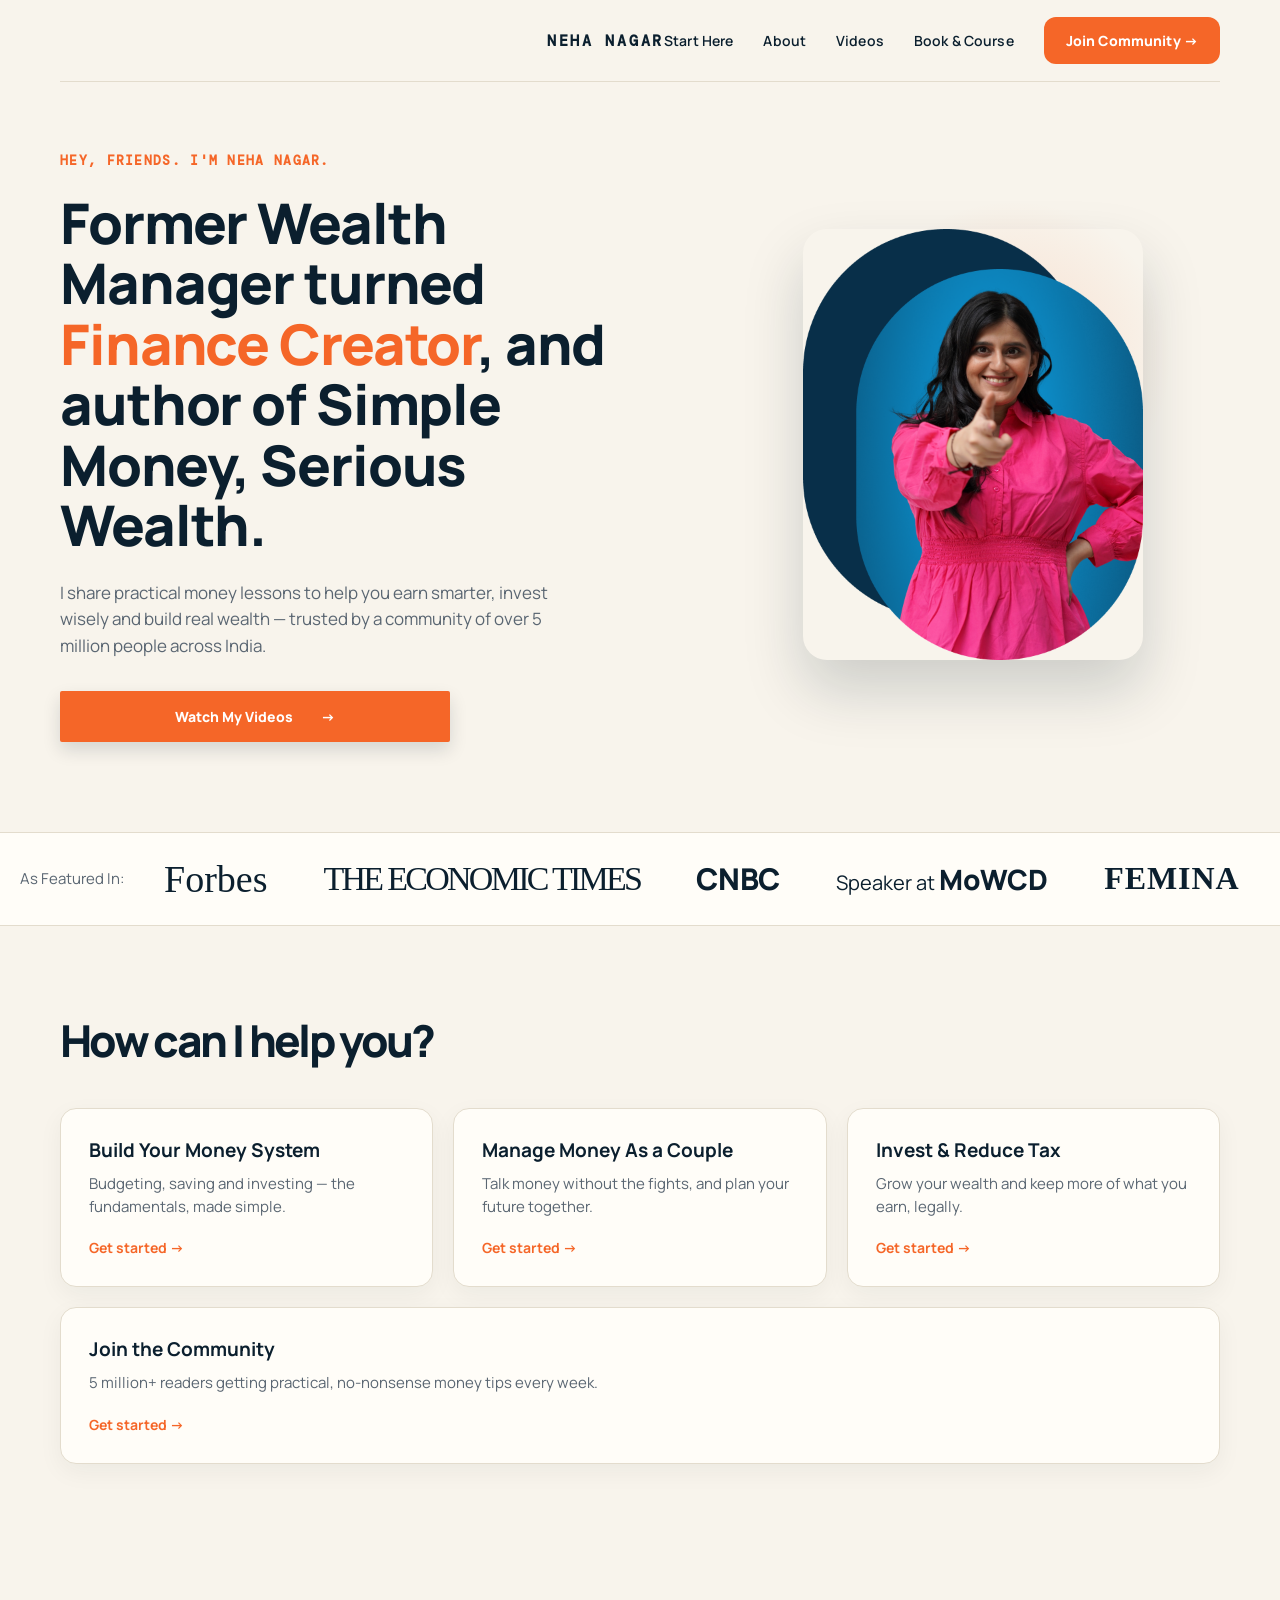
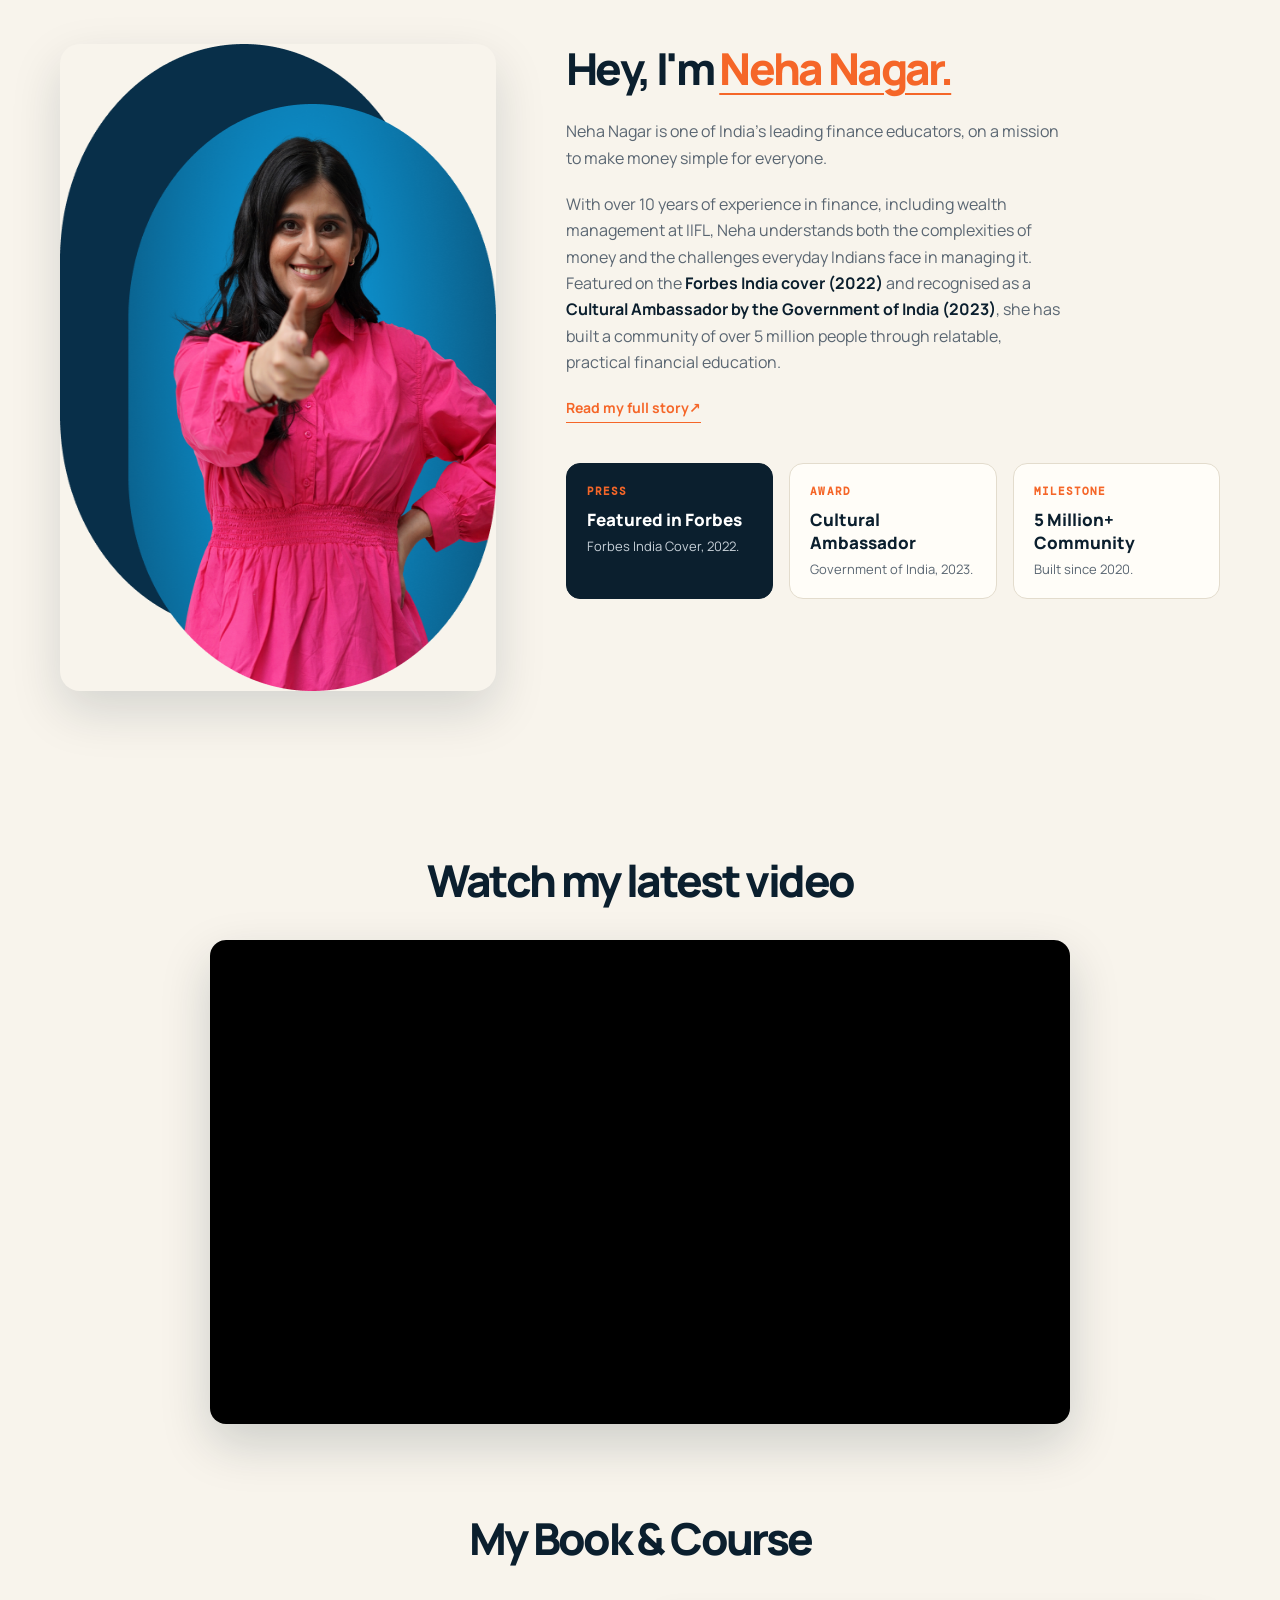
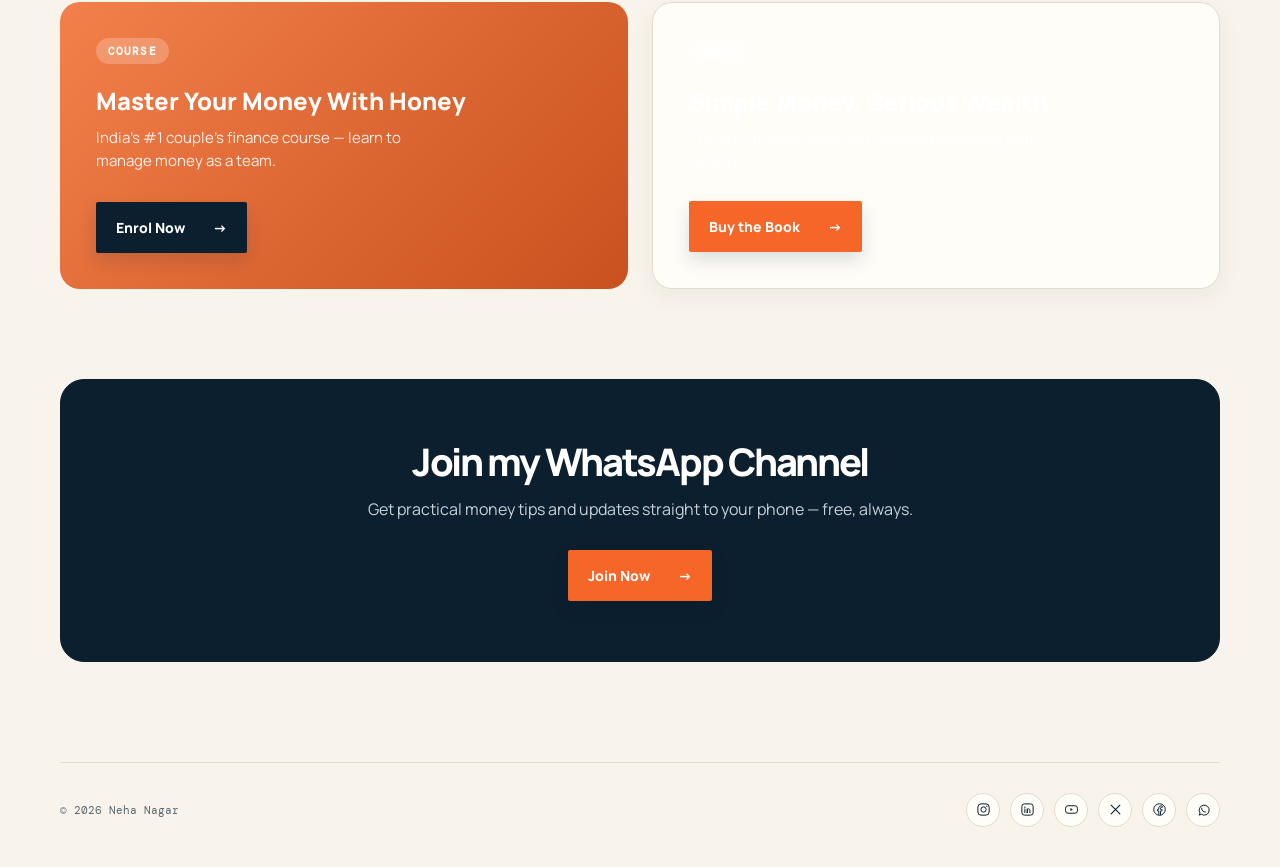
==== home/index.html @ 901aacab "Sync latest website changes" ====
<!doctype html>
<html lang="en">
  <head>
    <meta charset="UTF-8" />
    <meta name="viewport" content="width=device-width, initial-scale=1.0" />
    <meta name="description" content="Neha Nagar — finance educator, author of Simple Money, Serious Wealth, and creator of the Couple Finance course." />
    <title>Neha Nagar — Finance Educator & Author</title>
    <link rel="icon" type="image/svg+xml" href="../favicon.svg" />
    <link rel="preload" as="image" href="../assets/neha-nagar.png" fetchpriority="high" />
    <link rel="preconnect" href="https://fonts.googleapis.com" />
    <link rel="preconnect" href="https://fonts.gstatic.com" crossorigin />
    <link href="https://fonts.googleapis.com/css2?family=DM+Mono:wght@400;500&family=Manrope:wght@400;500;600;700;800&display=swap" rel="stylesheet" />
    <link rel="stylesheet" href="../styles.css" />
    <link rel="stylesheet" href="../brand.css" />
    <link rel="stylesheet" href="../polish.css" />
    <link rel="stylesheet" href="home.css" />
  </head>
  <body>
    <div class="promo-strip">NEW BOOK: SIMPLE MONEY, SERIOUS WEALTH · COURSE LIVE: MASTER YOUR MONEY WITH HONEY</div>
    <header class="nav shell home-nav">
      <a class="home-wordmark" href="#top">NEHA NAGAR</a>
      <button class="nav-toggle" type="button" aria-label="Open menu" aria-expanded="false" aria-controls="primary-nav"><span></span><span></span><span></span></button>
      <nav aria-label="Main navigation" id="primary-nav">
        <a href="#help">Start Here</a>
        <a href="#about">About</a>
        <a href="#videos">Videos</a>
        <a href="#products">Book &amp; Course</a>
        <a class="nav-copy" href="https://whatsapp.com/channel/0029Va26zl3ATRSmC9kVR03M" target="_blank" rel="noreferrer">Join Community <span>→</span></a>
      </nav>
    </header>

    <main id="top">
      <section class="home-hero shell">
        <div class="home-hero-copy">
          <p class="eyebrow home-kicker">Hey, friends. I'm Neha Nagar.</p>
          <h1>Former Wealth Manager turned <em>Finance Creator</em>, and author of Simple Money, Serious Wealth.</h1>
          <p class="hero-lede">I share practical money lessons to help you earn smarter, invest wisely and build real wealth — trusted by a community of over 5 million people across India.</p>
          <div class="hero-actions">
            <a class="button" href="#videos">Watch My Videos <span>→</span></a>
            <a class="text-link" href="https://book.nehanagar.com/" target="_blank" rel="noreferrer">Read My Book <span>↗</span></a>
          </div>
        </div>
        <div class="home-hero-photo">
          <div class="home-photo-accent"></div>
          <img src="../assets/neha-nagar.png" alt="Neha Nagar" width="510" height="647" fetchpriority="high" decoding="async" />
        </div>
      </section>

      <section class="featured-strip" aria-label="Featured in"><div class="featured-inner"><span class="featured-label">As Featured In:</span><div class="featured-viewport"><div class="featured-track"><span class="featured-mark forbes">Forbes</span><span class="featured-mark et">THE ECONOMIC TIMES</span><span class="featured-mark cnbc">CNBC</span><span class="featured-mark speaker">Speaker at <strong>MoWCD</strong></span><span class="featured-mark femina">FEMINA</span><span class="featured-mark yourstory">YOURSTORY</span><span class="featured-mark forbes" aria-hidden="true">Forbes</span><span class="featured-mark et" aria-hidden="true">THE ECONOMIC TIMES</span><span class="featured-mark cnbc" aria-hidden="true">CNBC</span><span class="featured-mark speaker" aria-hidden="true">Speaker at <strong>MoWCD</strong></span><span class="featured-mark femina" aria-hidden="true">FEMINA</span><span class="featured-mark yourstory" aria-hidden="true">YOURSTORY</span></div></div></div></section>

      <section id="help" class="home-help shell">
        <h2>How can I help you?</h2>
        <div class="help-grid">
          <article class="help-card">
            <h3>Build Your Money System</h3>
            <p>Budgeting, saving and investing — the fundamentals, made simple.</p>
            <a href="https://book.nehanagar.com/" target="_blank" rel="noreferrer">Get started <span>→</span></a>
          </article>
          <article class="help-card">
            <h3>Manage Money As a Couple</h3>
            <p>Talk money without the fights, and plan your future together.</p>
            <a href="https://www.nehanagar.com/couplefinance" target="_blank" rel="noreferrer">Get started <span>→</span></a>
          </article>
          <article class="help-card">
            <h3>Invest &amp; Reduce Tax</h3>
            <p>Grow your wealth and keep more of what you earn, legally.</p>
            <a href="https://book.nehanagar.com/" target="_blank" rel="noreferrer">Get started <span>→</span></a>
          </article>
          <article class="help-card help-card-wide">
            <h3>Join the Community</h3>
            <p>5 million+ readers getting practical, no-nonsense money tips every week.</p>
            <a href="https://whatsapp.com/channel/0029Va26zl3ATRSmC9kVR03M" target="_blank" rel="noreferrer">Get started <span>→</span></a>
          </article>
        </div>
      </section>

      <section id="about" class="home-about shell">
        <div class="home-about-photo">
          <img src="../assets/neha-nagar.png" alt="Neha Nagar" width="510" height="647" loading="lazy" decoding="async" />
        </div>
        <div class="home-about-copy">
          <h2>Hey, I'm <em>Neha Nagar.</em></h2>
          <p class="author-copy">Neha Nagar is one of India's leading finance educators, on a mission to make money simple for everyone.</p>
          <p class="author-copy">With over 10 years of experience in finance, including wealth management at IIFL, Neha understands both the complexities of money and the challenges everyday Indians face in managing it. Featured on the <strong>Forbes India cover (2022)</strong> and recognised as a <strong>Cultural Ambassador by the Government of India (2023)</strong>, she has built a community of over 5 million people through relatable, practical financial education.</p>
          <a class="text-link" href="https://book.nehanagar.com/#author" target="_blank" rel="noreferrer">Read my full story <span>↗</span></a>
          <div class="home-highlights">
            <div class="highlight-card highlight-press">
              <p class="highlight-tag">Press</p>
              <p class="highlight-title">Featured in Forbes</p>
              <p class="highlight-copy">Forbes India Cover, 2022.</p>
            </div>
            <div class="highlight-card">
              <p class="highlight-tag">Award</p>
              <p class="highlight-title">Cultural Ambassador</p>
              <p class="highlight-copy">Government of India, 2023.</p>
            </div>
            <div class="highlight-card">
              <p class="highlight-tag">Milestone</p>
              <p class="highlight-title">5 Million+ Community</p>
              <p class="highlight-copy">Built since 2020.</p>
            </div>
          </div>
        </div>
      </section>

      <section id="videos" class="home-video shell">
        <h2>Watch my latest video</h2>
        <div class="trailer">
          <div class="trailer-frame"><iframe src="https://www.youtube.com/embed/WMDQrfCWFAs" title="Neha Nagar — Simple Money, Serious Wealth" loading="lazy" allow="accelerometer; autoplay; clipboard-write; encrypted-media; gyroscope; picture-in-picture; web-share" allowfullscreen></iframe></div>
        </div>
      </section>

      <section id="products" class="home-products shell">
        <h2>My Book &amp; Course</h2>
        <div class="products-grid">
          <article class="product-card product-course">
            <span class="product-tag">Course</span>
            <h3>Master Your Money With Honey</h3>
            <p>India's #1 couple's finance course — learn to manage money as a team.</p>
            <a class="button" href="https://www.nehanagar.com/couplefinance" target="_blank" rel="noreferrer">Enrol Now <span>→</span></a>
          </article>
          <article class="product-card product-book">
            <span class="product-tag">Book</span>
            <h3>Simple Money, Serious Wealth</h3>
            <p>The only finance book you need to build long-term wealth.</p>
            <a class="button" href="https://book.nehanagar.com/" target="_blank" rel="noreferrer">Buy the Book <span>→</span></a>
          </article>
        </div>
      </section>

      <section class="home-cta shell">
        <div class="home-cta-card">
          <h2>Join my WhatsApp Channel</h2>
          <p>Get practical money tips and updates straight to your phone — free, always.</p>
          <a class="button" href="https://whatsapp.com/channel/0029Va26zl3ATRSmC9kVR03M" target="_blank" rel="noreferrer">Join Now <span>→</span></a>
        </div>
      </section>
    </main>

    <footer class="footer shell home-footer">
      <span>© 2026 Neha Nagar</span>
      <div class="author-social-icons">
        <a href="https://www.instagram.com/iamnehanagar/?hl=en" target="_blank" rel="noreferrer" aria-label="Instagram"><svg viewBox="0 0 24 24" fill="none"><rect x="3" y="3" width="18" height="18" rx="5" stroke="currentColor" stroke-width="1.6" /><circle cx="12" cy="12" r="4.2" stroke="currentColor" stroke-width="1.6" /><circle cx="17.3" cy="6.7" r="1.1" fill="currentColor" /></svg></a>
        <a href="https://in.linkedin.com/in/iamnehanagar" target="_blank" rel="noreferrer" aria-label="LinkedIn"><svg viewBox="0 0 24 24" fill="none"><rect x="3" y="3" width="18" height="18" rx="4" stroke="currentColor" stroke-width="1.6" /><circle cx="7.8" cy="8.2" r="1.15" fill="currentColor" /><path d="M7.8 11v6" stroke="currentColor" stroke-width="1.6" stroke-linecap="round" /><path d="M11.6 17v-3.6c0-1.5 1-2.4 2.2-2.4s2 .9 2 2.3V17" stroke="currentColor" stroke-width="1.6" stroke-linecap="round" /><path d="M11.6 11v6" stroke="currentColor" stroke-width="1.6" stroke-linecap="round" /></svg></a>
        <a href="https://www.youtube.com/channel/UCzUgCORf79EjqlNHmGRHFkA" target="_blank" rel="noreferrer" aria-label="YouTube"><svg viewBox="0 0 24 24" fill="none"><rect x="2.5" y="6" width="19" height="12" rx="4" stroke="currentColor" stroke-width="1.6" /><path d="M10.3 9.7v4.6l4-2.3-4-2.3Z" fill="currentColor" /></svg></a>
        <a href="https://x.com/nehanagarr" target="_blank" rel="noreferrer" aria-label="X"><svg viewBox="0 0 24 24" fill="none"><path d="M5 5l14 14M19 5L5 19" stroke="currentColor" stroke-width="1.8" stroke-linecap="round" /></svg></a>
        <a href="https://www.facebook.com/nehanagarr/" target="_blank" rel="noreferrer" aria-label="Facebook"><svg viewBox="0 0 24 24" fill="none"><circle cx="12" cy="12" r="9.2" stroke="currentColor" stroke-width="1.6" /><path d="M13.6 21v-6.6h2.2l.3-2.6h-2.5V10c0-.76.2-1.28 1.3-1.28h1.4V6.4c-.24-.03-1.06-.1-2.02-.1-2 0-3.38 1.22-3.38 3.46v1.98H8.7v2.6h2.2V21" stroke="currentColor" stroke-width="1.5" stroke-linejoin="round" /></svg></a>
        <a href="https://whatsapp.com/channel/0029Va26zl3ATRSmC9kVR03M" target="_blank" rel="noreferrer" aria-label="WhatsApp channel"><svg viewBox="0 0 24 24" fill="none"><path d="M6.5 17.5 5 21l3.6-1.4A8 8 0 1 0 6.5 17.5Z" stroke="currentColor" stroke-width="1.6" stroke-linejoin="round" /><path d="M9 10c0 3.5 2.5 6 6 6" stroke="currentColor" stroke-width="1.6" stroke-linecap="round" /></svg></a>
      </div>
    </footer>

    <script>
      (function () {
        var toggle = document.querySelector('.nav-toggle');
        var nav = document.getElementById('primary-nav');
        var header = document.querySelector('.nav');
        if (!toggle || !nav || !header) return;
        function closeMenu() {
          header.classList.remove('nav-open');
          toggle.setAttribute('aria-expanded', 'false');
        }
        toggle.addEventListener('click', function () {
          var isOpen = header.classList.toggle('nav-open');
          toggle.setAttribute('aria-expanded', isOpen ? 'true' : 'false');
        });
        nav.querySelectorAll('a').forEach(function (link) {
          link.addEventListener('click', closeMenu);
        });
        document.addEventListener('keydown', function (e) {
          if (e.key === 'Escape') closeMenu();
        });
      })();
    </script>
  </body>
</html>
---- styles.css ----
:root{--ink:#1c2824;--paper:#f4efe5;--cream:#fbf9f3;--lime:#d8f04d;--orange:#ef6b3d;--muted:#66716b;--line:rgba(28,40,36,.18)}*{box-sizing:border-box}html{scroll-behavior:smooth}body{margin:0;background:var(--paper);color:var(--ink);font-family:Manrope,system-ui,sans-serif}a{color:inherit;text-decoration:none}.shell{width:min(1320px,calc(100% - 40px));margin-inline:auto}.nav{height:92px;display:flex;align-items:center;justify-content:space-between;border-bottom:1px solid var(--line)}.wordmark{font:500 13px/1.05 'DM Mono',monospace;letter-spacing:.08em}.wordmark span{color:var(--orange)}nav{display:flex;gap:32px;font-size:14px}nav a:hover,.text-link:hover{color:var(--orange)}.button{display:inline-flex;align-items:center;gap:28px;background:var(--ink);color:var(--cream);padding:16px 20px;font-weight:700;font-size:14px;border-radius:2px;transition:transform .2s,background .2s}.button:hover{transform:translateY(-2px);background:var(--orange)}.button-small{padding:8px 15px;gap:12px;font-size:12px}.eyebrow{font:500 11px 'DM Mono',monospace;text-transform:uppercase;letter-spacing:.14em;color:var(--orange);margin:0 0 24px}.hero{min-height:660px;display:grid;grid-template-columns:1fr 1fr;align-items:center;gap:40px}.hero h1,h2{font:600 clamp(48px,7vw,88px)/.95 'Playfair Display',serif;letter-spacing:-.05em;margin:0}.hero h1 em,h2 em{font-style:normal;color:var(--orange)}.hero-lede{max-width:470px;font-size:19px;line-height:1.55;color:var(--muted);margin:28px 0}.hero-actions{display:flex;align-items:center;gap:28px}.text-link{font-weight:700;font-size:14px;border-bottom:1px solid currentColor;padding-bottom:5px}.hero-note{margin-top:68px;font:12px 'DM Mono',monospace;color:var(--muted)}.dot{display:inline-block;width:8px;height:8px;background:var(--orange);border-radius:50%;margin-right:9px}.cover-stage{height:520px;position:relative;display:grid;place-items:center}.sunburst{position:absolute;width:420px;height:420px;border-radius:50%;background:var(--lime);right:30px;top:40px}.book-cover{position:relative;width:280px;height:410px;background:var(--orange);color:var(--cream);padding:25px;box-shadow:20px 24px 0 rgba(28,40,36,.12);transform:rotate(6deg);display:flex;flex-direction:column;justify-content:space-between}.cover-top,.cover-author{font:12px 'DM Mono',monospace;letter-spacing:.1em;line-height:1.5}.cover-title{font:600 37px/.95 'Playfair Display',serif;letter-spacing:-.06em}.cover-title strong{color:var(--lime);font-weight:600}.cover-rule{height:1px;background:rgba(251,249,243,.55);width:100%}.scribble{position:absolute;right:15px;bottom:50px;font:italic 20px 'Playfair Display',serif;line-height:1.1;transform:rotate(-8deg)}.ticker{background:var(--lime);overflow:hidden;white-space:nowrap;padding:14px 0;font:12px 'DM Mono',monospace;text-transform:uppercase;letter-spacing:.1em}.ticker div{animation:slide 24s linear infinite}@keyframes slide{to{transform:translateX(-50%)}}.section{padding:140px 0;display:grid;grid-template-columns:1fr 1fr;gap:100px}.section-copy{font-size:18px;line-height:1.7;color:var(--muted);max-width:500px}.section-copy p{margin-top:0;margin-bottom:24px}.inside-section{background:var(--ink);color:var(--cream);padding:120px 0}.inside-section .eyebrow{color:var(--lime)}.chapters{display:grid;grid-template-columns:repeat(3,1fr);gap:24px;margin-top:80px}.chapters article{border-top:1px solid rgba(251,249,243,.3);padding-top:18px}.chapters span{font:12px 'DM Mono',monospace;color:var(--lime)}.chapters h3{font:600 24px/1.15 'Playfair Display',serif;margin:48px 0 16px}.chapters p{color:#bfc9c2;line-height:1.6;font-size:14px}.author{align-items:center}.author-card{background:var(--lime);height:360px;display:flex;flex-direction:column;justify-content:space-between;padding:28px}.author-initials{font:600 110px/.8 'Playfair Display',serif;letter-spacing:-.1em}.author-card p{font:12px 'DM Mono',monospace;line-height:1.6}.author-copy{max-width:500px;color:var(--muted);line-height:1.7;font-size:13.5px}.signature{font:italic 28px 'Playfair Display',serif;margin-top:34px}.cta-section{background:var(--orange);padding:120px 0}.cta{text-align:center}.cta .eyebrow{color:var(--cream)}.cta h2{margin-bottom:42px}.cta h2 em{color:var(--lime)}.footer{padding:30px 0;display:flex;justify-content:space-between;align-items:center;font:11px 'DM Mono',monospace;color:var(--muted);border-top:1px solid var(--line)}@media(max-width:760px){.shell{width:min(100% - 36px,560px)}.nav{height:76px}.nav nav{display:none}.nav .button-small{padding:10px}.hero{grid-template-columns:1fr;min-height:auto;padding:80px 0 100px}.hero h1{font-size:60px}.hero-note{margin-top:42px}.cover-stage{height:440px}.sunburst{width:330px;height:330px;right:0}.book-cover{width:240px;height:350px}.cover-title{font-size:31px}.section{padding:88px 0;grid-template-columns:1fr;gap:40px}.section h2,.inside-section h2{font-size:56px}.chapters{grid-template-columns:1fr;gap:42px;margin-top:54px}.chapters h3{margin:24px 0 10px}.author-card{height:260px}.cta-section{padding:90px 0}.footer{gap:15px;flex-wrap:wrap}.footer span:nth-child(2){display:none}}
---- brand.css ----
:root{--ink:#071b2e;--navy:#0b2b48;--paper:#f8f4ec;--cream:#fffdf8;--lime:#ffc84d;--orange:#f56628;--muted:#526272;--line:#d9e0e5;--teal:#1d7b78}body{background:var(--paper);color:var(--ink);font-family:Manrope,Arial,sans-serif;-webkit-font-smoothing:antialiased}a{transition:color .2s ease,background-color .2s ease,transform .2s ease}.nav{border:0;height:82px;color:#fff;background:transparent;width:100%;padding:0 max(20px,calc((100% - 1320px)/2))}.nav nav a{color:#fff;font-weight:700}.nav nav a:hover{color:var(--lime)}.hero{width:100%;max-width:none;margin:0;padding:110px max(20px,calc((100% - 1320px)/2)) 100px;background:radial-gradient(circle at 82% 45%,rgba(27,84,126,.62),transparent 34%),linear-gradient(115deg,#061727 0%,#0b2b48 62%,#123e65 100%);color:#fff;min-height:650px}.hero h1,h2{font-family:Manrope,Arial,sans-serif;font-weight:800;letter-spacing:-.06em}.hero h1 em,h2 em{color:var(--lime);text-decoration:underline;text-decoration-thickness:2px;text-underline-offset:8px}.hero-lede{color:#d8e5ee}.hero .eyebrow{color:var(--lime);background:rgba(255,255,255,.12);border:1px solid rgba(255,255,255,.1);border-radius:10px;padding:10px 14px;display:inline-block}.button{font-weight:800;box-shadow:0 8px 18px rgba(7,27,46,.14)}.hero .button,.cta .button{background:var(--lime);color:var(--ink);border-radius:12px;padding:18px 24px}.hero .button:hover,.cta .button:hover{transform:translateY(-2px);background:#ffd76d}.hero .text-link{color:#fff}.hero-note{color:#d8e5ee}.cover-stage{height:520px}.sunburst{background:var(--lime);opacity:.95}.book-photo{border:10px solid #fff;box-shadow:18px 22px 0 rgba(3,16,27,.34)}.scribble{color:var(--lime);font-family:Manrope,Arial,sans-serif;font-weight:800}.ticker{background:var(--lime);color:var(--ink);font-weight:800}.section,.reader-section,.formats-section,.index-section,.data-section{background:var(--cream)}.section h2,.reader-section h2,.index-section h2,.data-section h2,.formats-section h2,.voices-section h2,.back-cover-section h2{color:var(--ink)}.section-copy,.author-copy{color:var(--muted)}.problem-section{background:#f3e8d6;color:var(--ink)}.problem-section .section-copy{color:var(--muted)}.inside-section{background:#e4efee;color:var(--ink)}.inside-section .eyebrow{color:var(--teal)}.chapters article{background:var(--cream);border:1px solid #d7e4e2;border-radius:16px;padding:24px;box-shadow:0 10px 30px rgba(12,40,66,.08)}.chapters h3{font-family:Manrope,Arial,sans-serif;font-weight:800;color:var(--ink);margin:34px 0 12px}.chapters p{color:var(--muted)}.reader-grid article{background:var(--cream);border:1px solid var(--line);border-radius:16px;padding:22px;box-shadow:0 8px 25px rgba(12,40,66,.05)}.reader-grid h3{font-family:Manrope,Arial,sans-serif;font-weight:800;margin:30px 0 12px}.reader-grid span,.format-tag{color:var(--orange)}.data-section{background:var(--cream)}.data-grid>div{border:0;background:#edf2f3;border-radius:16px;padding:24px}.data-grid strong{font-family:Manrope,Arial,sans-serif;font-weight:800;color:var(--orange)}.back-cover-section{background:var(--navy)}.back-cover-section h2{color:#fff}.back-cover-section h2 em{color:var(--lime)}.back-cover-section .section-copy{color:#d8e5ee}.back-cover-frame img{border:8px solid #fff;box-shadow:-14px 16px 0 var(--orange)}.accordion{border-top:1px solid var(--line)}details{border-bottom:1px solid var(--line)}summary{font-family:Manrope,Arial,sans-serif;font-weight:700}.voices-section{background:#f3e8d6}.quotes blockquote{border-radius:16px;box-shadow:0 8px 25px rgba(12,40,66,.06);font-family:Manrope,Arial,sans-serif;font-weight:600;color:var(--ink)}.format-card{border-radius:18px;background:var(--lime);box-shadow:0 10px 30px rgba(12,40,66,.08)}.format-card h3{font-family:Manrope,Arial,sans-serif;font-weight:800}.format-card .button{background:var(--ink);border-radius:10px}.cta-section{background:var(--navy)}.cta-section h2{color:#fff}.cta-section h2 em{color:var(--lime)}.footer{color:var(--muted);border-color:var(--line)}.sticky-offer{background:var(--lime);color:var(--ink);box-shadow:0 -5px 20px rgba(12,40,66,.12)}.sticky-offer .button{background:var(--ink);color:#fff;border-radius:10px}.hero .button:focus-visible,.nav a:focus-visible,.button:focus-visible,summary:focus-visible{outline:3px solid #fff;outline-offset:3px}@media(max-width:760px){.hero{padding:68px 16px 72px}.hero h1{font-size:clamp(48px,15vw,68px)}.sticky-offer{justify-content:space-between;gap:10px;padding:10px 12px;font-size:10px}.sticky-offer span{display:none}.sticky-offer strong{font-size:11px}.sticky-offer .button{min-height:40px;padding:10px 12px;font-size:10px}.footer{padding-bottom:92px}}
.faq-section{padding:120px 0;background:#fff}.faq-section h2{color:var(--ink)}.faq-list{max-width:800px;margin:60px auto 0;border-top:1px solid var(--line)}.faq-list details{padding:24px 0}.faq-list summary{font-size:18px;color:var(--ink);display:flex;justify-content:space-between;gap:16px}.faq-list summary span{color:#2d6c98}.faq-list p{color:var(--muted);line-height:1.65;max-width:680px;margin:18px 0 0}.promo-strip{display:none}.nav{position:absolute;z-index:5;top:0;left:0;right:0;background:transparent;color:#fff;height:82px;padding:0 max(32px,calc((100% - 1340px)/2));justify-content:flex-end}.nav-home{position:absolute;left:40px;top:26px;width:12px;height:12px;background:var(--lime);border-radius:50%}.nav nav{gap:38px}.nav nav a{font-size:14px;letter-spacing:.01em}.nav nav a:last-child{color:var(--lime)}.hero{padding-top:130px;min-height:720px}.hero-actions .button{width:390px;justify-content:center}.hero-actions .text-link{display:none}.book-photo{width:min(410px,78%);height:590px;transform:rotate(4deg)}@media(max-width:760px){.faq-section{padding:78px 0}.faq-list{margin-top:42px}.faq-list summary{font-size:15px}.nav{height:70px;padding:0 18px}.nav-home{left:18px;top:24px}.nav nav{gap:14px;overflow-x:auto;max-width:calc(100% - 28px);padding-left:24px;scrollbar-width:none}.nav nav::-webkit-scrollbar{display:none}.nav nav a{font-size:10px;white-space:nowrap}.hero{padding-top:112px;min-height:auto}.hero-actions .button{width:100%}.book-photo{width:250px;height:390px}}
/* Final visual polish and accessibility */
:root{--ink:#071b2e;--navy:#0b2b48;--paper:#f8f4ec;--cream:#fffdf8;--lime:#ffc84d;--orange:#f56628;--muted:#526272;--line:#d9e0e5;--teal:#1d7b78}
body{background:var(--paper);-webkit-font-smoothing:antialiased}
.hero{background:radial-gradient(circle at 82% 45%,rgba(27,84,126,.62),transparent 34%),linear-gradient(115deg,#061727 0%,#0b2b48 62%,#123e65 100%)}
.hero .button,.cta .button{background:var(--lime);color:var(--ink);border-radius:12px;box-shadow:0 8px 18px rgba(7,27,46,.14)}
.hero .button:hover,.cta .button:hover{background:#ffd76d;transform:translateY(-2px)}
.problem-section,.voices-section{background:#f3e8d6}.inside-section{background:#e4efee}.inside-section .eyebrow{color:var(--teal)}
.chapters article,.reader-grid article{background:var(--cream);border-color:#d7e4e2}.data-grid>div{background:#edf2f3}
.data-grid strong,.reader-grid span,.format-tag{color:var(--orange)}.back-cover-section,.cta-section{background:var(--navy)}
.back-cover-frame img{box-shadow:-14px 16px 0 var(--orange)}.format-card,.sticky-offer{background:var(--lime)}
.hero .button:focus-visible,.nav a:focus-visible,.button:focus-visible,summary:focus-visible{outline:3px solid #fff;outline-offset:3px}
@media(prefers-reduced-motion:reduce){*,*::before,*::after{scroll-behavior:auto!important;transition-duration:.01ms!important;animation-duration:.01ms!important;animation-iteration-count:1!important}}
---- polish.css ----
:root{--ink:#071b2e;--navy:#0b2b48;--paper:#f8f4ec;--cream:#fffdf8;--lime:#ffc84d;--orange:#f56628;--muted:#526272;--line:#d9e0e5;--teal:#1d7b78}
body{background:var(--paper);-webkit-font-smoothing:antialiased}
.hero{background:radial-gradient(circle at 82% 45%,rgba(27,84,126,.62),transparent 34%),linear-gradient(115deg,#061727 0%,#0b2b48 62%,#123e65 100%)}
.hero .button,.cta .button{background:var(--lime);color:var(--ink);border-radius:12px;box-shadow:0 8px 18px rgba(7,27,46,.14)}
.hero .button:hover,.cta .button:hover{background:#ffd76d;transform:translateY(-2px)}
.problem-section,.voices-section{background:#f3e8d6}.inside-section{background:#e4efee}.inside-section .eyebrow{color:var(--teal)}
.chapters article,.reader-grid article{background:var(--cream);border-color:#d7e4e2}.data-grid>div{background:#edf2f3}
.data-grid strong,.reader-grid span,.format-tag{color:var(--orange)}.back-cover-section,.cta-section{background:var(--navy)}
.back-cover-frame img{box-shadow:-14px 16px 0 var(--orange)}.format-card,.sticky-offer{background:var(--lime)}
.back-cover-frame img{box-shadow:none}
.hero .button:focus-visible,.nav a:focus-visible,.button:focus-visible,summary:focus-visible{outline:3px solid #fff;outline-offset:3px}
.nav-home{display:none}
.scribble{display:none}
@media(prefers-reduced-motion:reduce){*,*::before,*::after{scroll-behavior:auto!important;transition-duration:.01ms!important;animation-duration:.01ms!important;animation-iteration-count:1!important}}
/* Deep blue editorial theme based on the supplied reference */
:root{--deep-bg:#062a40;--deep-bg-2:#07344d;--deep-card:#0b3a55;--deep-line:rgba(220,238,245,.18);--deep-text:#f4f8f8;--deep-muted:#b8cbd2}
html,body{background:var(--deep-bg);color:var(--deep-text)}
.nav,.hero,.problem-section,.inside-section,.back-cover-section,.reader-section,.data-section,.index-section,.voices-section,.formats-section,.faq-section,.cta-section{background:var(--deep-bg);color:var(--deep-text)}
.hero{background:radial-gradient(circle at 82% 45%,rgba(24,92,128,.5),transparent 34%),var(--deep-bg)}
.section,.section.shell,.author{background:var(--deep-bg);color:var(--deep-text)}
.section h2,.reader-section h2,.index-section h2,.data-section h2,.formats-section h2,.voices-section h2,.back-cover-section h2,.faq-section h2{color:var(--deep-text)}
.section-copy,.author-copy,.problem-section .section-copy,.chapters p,.reader-grid p,.data-grid p,.format-card p,.faq-list p{color:var(--deep-muted)}
.problem-section,.voices-section{background:var(--deep-bg-2)}
.inside-section{background:var(--deep-bg-2)}
.chapters article,.reader-grid article,.data-grid>div,.quotes blockquote{background:var(--deep-card);border-color:var(--deep-line);color:var(--deep-text);box-shadow:0 12px 28px rgba(0,0,0,.16)}
.chapters h3,.reader-grid h3,.quotes blockquote,.format-card h3{color:var(--deep-text)}
.data-grid>div{border:1px solid var(--deep-line)}
.accordion,.faq-list,details{border-color:var(--deep-line)}
summary,.faq-list summary{color:var(--deep-text)}
.footer{color:var(--deep-muted);border-color:var(--deep-line)}
.back-cover-section .section-copy{color:var(--deep-muted)}
.format-card{background:var(--lime);color:var(--ink)}
.format-card h3,.format-card p{color:var(--ink)}
.author-card{overflow:hidden;background:transparent!important;border:0;border-radius:18px;position:relative;padding:0!important}
.author-photo{display:block;width:min(100%,540px);height:auto;max-height:640px;object-fit:contain;object-position:center;margin:0 auto}
.author-card p{position:absolute;left:22px;bottom:18px;margin:0;color:#fff;font-weight:700;text-shadow:0 2px 12px rgba(0,0,0,.45)}
.author-tagline strong{background:rgba(255,255,255,.08);border:1px solid var(--deep-line);border-radius:10px;padding:10px 16px;display:inline-block;font-size:13px;letter-spacing:.04em;font-weight:700}
.author-copy strong{font-weight:700;color:#fff}
.author-featured-label{font-weight:700;color:#fff;margin:30px 0 2px}
.author-achievements{list-style:none;margin:10px 0 28px;padding:0;display:flex;flex-direction:column;gap:14px}
.author-achievements li{position:relative;padding-left:30px;font-size:15px;line-height:1.5;color:var(--reference-body)}
.author-achievements li:before{content:"";position:absolute;left:3px;top:3px;width:14px;height:14px;border-radius:50%;background:var(--reference-yellow);box-shadow:inset 0 0 0 2px rgba(7,27,46,.4)}
.author-achievements li:after{content:"";position:absolute;left:7px;top:15px;width:6px;height:7px;background:var(--reference-yellow);clip-path:polygon(0 0,100% 0,100% 100%,50% 68%,0 100%)}
.author-social{display:flex;align-items:center;justify-content:space-between;flex-wrap:wrap;gap:14px;margin-top:26px;padding:18px 22px;background:rgba(255,255,255,.06);border:1px solid var(--deep-line);border-radius:14px}
.author-social>span{font-size:15px;color:#fff}
.author-social-icons{display:flex;gap:10px;flex-shrink:0}
.author-social-icons a{display:flex;align-items:center;justify-content:center;width:38px;height:38px;border-radius:50%;background:#fff;color:var(--ink);transition:background .2s,transform .2s}
.author-social-icons a:hover{background:var(--reference-yellow);transform:translateY(-2px)}
.author-social-icons svg{width:17px;height:17px}
@media(max-width:760px){.author-achievements{margin:8px 0 22px}.author-social{padding:16px}}
.ticker,.sticky-offer{background:var(--lime);color:var(--ink)}
.sunburst{background:var(--lime)}
@media(max-width:760px){.section,.section.shell,.author,.problem-section,.inside-section,.back-cover-section,.reader-section,.data-section,.index-section,.voices-section,.formats-section,.faq-section,.cta-section{background:var(--deep-bg)}.author-photo{width:min(96%,400px);max-height:420px}}
/* Reference text treatment: clean white type with warm yellow emphasis. */
:root{--reference-white:#fff;--reference-body:#e8f1f3;--reference-yellow:#ffc53d}
.nav nav a,.hero h1,.hero-lede,.hero-note,.section h2,.problem-section h2,.inside-section h2,.reader-section h2,.data-section h2,.index-section h2,.voices-section h2,.formats-section h2,.faq-section h2,.back-cover-section h2,.cta-section h2{color:var(--reference-white)}
.hero h1 em,h2 em,.eyebrow,.hero .eyebrow,.back-cover-section .eyebrow{color:var(--reference-yellow)}
.section-copy,.author-copy,.problem-section .section-copy,.back-cover-section .section-copy,.chapters p,.reader-grid p,.data-grid p,.format-card p,.faq-list p{color:var(--reference-body)}
.faq-list summary,summary{color:var(--reference-white)}
.text-link{color:var(--reference-white)}
.nav-home{display:block;position:absolute;left:max(20px,calc((100% - 1320px)/2));top:34px;width:auto;height:auto;background:none;border-radius:0;color:#fff;font:700 15px 'DM Mono',monospace;letter-spacing:.18em}
.nav nav{align-items:center;gap:30px}.nav nav a{font-size:14px}.nav nav a.nav-copy{background:var(--lime);color:var(--ink);border-radius:12px;padding:17px 25px;font-weight:800}.nav nav a.nav-copy:hover{color:var(--ink);background:#ffd76d}
.hero-kicker{display:flex;gap:14px;align-items:center;background:none!important;border:0!important;padding:0!important}.hero-kicker span{color:var(--reference-yellow);font-weight:800}.hero-author{margin:28px 0 14px;font:700 15px 'DM Mono',monospace;letter-spacing:.16em;color:#fff}.hero-subtitle{font-size:25px;line-height:1.18;letter-spacing:-.03em;color:#fff;margin:24px 0 0}.hero-lede{font-size:17px;line-height:1.45;margin:22px 0 28px}.availability{display:flex;align-items:center;gap:24px;margin-top:26px;color:#fff;font-size:14px;line-height:1.2}.availability strong{font-weight:500}.availability b{font-size:27px;letter-spacing:-.08em}.availability i{height:42px;width:1px;background:rgba(255,255,255,.35)}.availability span{color:#d7e6e9}
.availability-format{display:inline-flex;align-items:center;gap:10px}
.availability-format svg{width:20px;height:20px;flex-shrink:0;color:#d7e6e9}.hero-note{display:none}.book-photo{width:min(331px,69%);height:auto;aspect-ratio:865/1276;object-fit:cover;transform:rotate(2deg);box-shadow:18px 22px 0 rgba(2,17,28,.35)}
.sunburst{width:500px;height:500px;right:0;top:12px;border-radius:50%;background:radial-gradient(circle,#1674ad 0 52%,transparent 53%),transparent;opacity:.72}.cover-stage:after{content:"";position:absolute;width:560px;height:90px;bottom:20px;right:-10px;background:linear-gradient(170deg,rgba(33,111,148,.8),rgba(7,39,59,.2));transform:skewY(-5deg);z-index:0}
@media(max-width:760px){.nav-home{left:18px;top:22px;font-size:11px}.nav nav{padding-left:130px;gap:14px}.nav nav .nav-copy{padding:11px 13px}.hero-author{margin-top:20px}.hero-subtitle{font-size:21px}.hero-lede{font-size:16px}.availability{margin-bottom:12px}.book-photo{width:250px}.sunburst{width:330px;height:330px}.cover-stage:after{width:330px;height:60px}}
.featured-strip{background:#061d30;color:#fff;border-top:1px solid rgba(255,255,255,.08);border-bottom:1px solid rgba(255,255,255,.08);overflow:hidden}
.featured-inner{width:100%;min-height:92px;margin:0;padding:0 max(20px,calc((100% - 1320px)/2));display:flex;align-items:center;gap:40px;overflow:hidden}
.featured-viewport{flex:1;min-width:0;overflow:hidden}
.featured-track{display:flex;align-items:center;gap:56px;width:max-content;white-space:nowrap;animation:featured-scroll 26s linear infinite}
.featured-strip:hover .featured-track{animation-play-state:paused}
@keyframes featured-scroll{to{transform:translateX(-50%)}}
.featured-label{font-size:15px;color:#f2f6f7;flex-shrink:0}.featured-mark{color:#fff;line-height:1;font-weight:600}.featured-mark.yourstory{font:700 30px Impact,Manrope,sans-serif;letter-spacing:-.02em}.featured-mark.speaker{font-size:20px;font-weight:400}.featured-mark.speaker strong{font-size:28px;font-weight:800}.featured-mark.forbes{font:38px Georgia,serif}.featured-mark.et{font:34px Georgia,serif;letter-spacing:-.08em}.featured-mark.cnbc{font:800 30px Manrope,Arial,sans-serif;letter-spacing:-.01em}.featured-mark.femina{font:600 32px 'Playfair Display',serif;letter-spacing:.03em}
@media(max-width:760px){.featured-inner{padding:0 16px;min-height:74px;gap:24px}.featured-track{gap:36px;animation-duration:20s}.featured-label{font-size:12px}.featured-mark.yourstory{font-size:20px}.featured-mark.speaker{font-size:14px}.featured-mark.speaker strong{font-size:19px}.featured-mark.forbes{font-size:27px}.featured-mark.et{font-size:23px}.featured-mark.cnbc{font-size:22px}.featured-mark.femina{font-size:22px}}
/* Alignment pass */
.shell{width:min(1320px,calc(100% - 40px));margin-inline:auto}
.hero.shell{width:100%;padding-left:max(20px,calc((100% - 1320px)/2));padding-right:max(20px,calc((100% - 1320px)/2))}
.hero-copy{max-width:680px}.hero-lede{max-width:560px}.hero-actions{align-items:flex-start}
.hero h1{font-size:clamp(40px,5.6vw,72px)}
.section,.problem-section,.inside-section,.reader-section,.data-section,.index-section,.voices-section,.formats-section,.faq-section,.back-cover-section,.author{overflow:hidden}
.problem-grid,.back-cover-grid{max-width:1320px;margin-inline:auto}
.reader-grid,.data-grid,.quotes,.chapters{align-items:stretch}
.reader-grid article,.chapters article{height:100%;box-sizing:border-box}
.author{align-items:start;gap:20px}
.author h2{font-size:clamp(34px,4.9vw,62px)}
.author h2 em{text-decoration:none}
.author-card{min-height:620px;position:sticky;top:110px}
.sticky-offer{position:fixed;left:0;right:0;bottom:0;z-index:40;display:flex;align-items:center;justify-content:center;gap:18px;padding:12px max(20px,calc((100% - 1320px)/2))}
.sticky-offer-icon{width:20px;height:20px;flex-shrink:0}
@media(max-width:760px){.sticky-offer-icon{display:none}}
.sticky-offer strong{white-space:nowrap}
.footer{position:relative;z-index:1;padding-bottom:96px;display:grid;grid-template-columns:1fr auto 1fr;align-items:center;gap:24px}
.footer span:nth-child(2){text-align:center}.footer a{text-align:right}
@media(max-width:760px){.footer{padding-bottom:112px;grid-template-columns:1fr auto;gap:12px}.footer span:nth-child(2){text-align:right}.footer a{grid-column:1/-1;text-align:left}}
@media(max-width:760px){.shell{width:calc(100% - 32px)}.hero.shell{width:calc(100% - 32px);padding-left:0;padding-right:0}.hero-copy{max-width:none}.hero-actions{align-items:stretch}.author-card{min-height:440px;position:relative}.sticky-offer{padding:12px;gap:10px;flex-wrap:wrap}.sticky-offer strong{white-space:normal}}
/* 3D hardcover mock: spine + real cover artwork on the front face */
.book-mock{position:relative;z-index:1;width:min(370px,78%);aspect-ratio:865/1276;display:flex;transform:rotate(2deg);border-radius:1px 4px 4px 1px;box-shadow:14px 18px 0 rgba(2,17,28,.22),28px 46px 60px -18px rgba(2,10,20,.55),0 4px 10px rgba(2,10,20,.25);background:#c9511f;margin-left:40px}
.book-spine{flex:0 0 26px;position:relative;background:linear-gradient(90deg,#5e260d 0%,#a84419 30%,#c9511f 65%,#8f3c15 100%);box-shadow:inset -3px 0 6px rgba(0,0,0,.4);display:flex;align-items:center;justify-content:center;padding:18px 0}
.book-spine span{writing-mode:vertical-rl;transform:rotate(180deg);font:700 10px 'DM Mono',monospace;letter-spacing:.14em;white-space:nowrap;color:#fff;opacity:.92}
.book-face{flex:1;min-width:0;position:relative;overflow:hidden;box-shadow:inset 7px 0 12px -6px rgba(0,0,0,.4)}
.book-mock .book-photo{width:100%;height:100%;object-fit:cover;border:0;box-shadow:none;transform:none;aspect-ratio:auto;display:block}
.book-face:after{content:"";position:absolute;inset:0;background:linear-gradient(118deg,rgba(255,255,255,.22) 0%,rgba(255,255,255,0) 26%,rgba(255,255,255,0) 72%,rgba(0,0,0,.16) 100%);pointer-events:none}
.book-mock:after{content:"";position:absolute;top:1.5%;right:-4px;width:5px;height:97%;border-radius:0 2px 2px 0;background:repeating-linear-gradient(to bottom,#f6efdf 0 2px,#d9cdb3 2px 3px);box-shadow:1px 0 2px rgba(0,0,0,.25) inset;z-index:2}
.cover-stage{display:flex;align-items:stretch;justify-content:center;gap:16px}
.book-callouts{position:static;width:128px;flex-shrink:0;list-style:none;padding:0;margin:4% 0;display:flex;flex-direction:column;justify-content:space-between;pointer-events:none}
.callout{display:flex;align-items:center;gap:6px;color:#fff}
.callout span{font:600 16px/1.15 'Caveat',cursive;max-width:96px;opacity:.95;text-shadow:0 1px 3px rgba(0,0,0,.35)}
.callout svg{width:24px;height:auto;flex:0 0 24px;color:#fff;opacity:.8}
.callout svg path{vector-effect:non-scaling-stroke}
@media(max-width:1320px){.book-callouts{display:none}}
@media(max-width:760px){.sunburst{width:310px;height:310px;right:50%;top:42px;transform:translateX(50%)}.cover-stage:after{width:330px;height:60px}.book-mock{width:min(82%,330px);box-shadow:10px 13px 0 rgba(2,17,28,.2),20px 30px 40px -14px rgba(2,10,20,.5)}.book-spine{flex-basis:20px}.book-spine span{font-size:8px}}
/* Practical tools cards */
.problem-eyebrow{text-align:center;display:block;margin:0 auto 20px}
.problem-heading{text-align:center;margin:0 auto 64px;max-width:900px;font-size:clamp(28px,4.2vw,53px);white-space:nowrap}
.problem-cards{display:grid;grid-template-columns:repeat(4,1fr);gap:24px}
.problem-card{position:relative;background:rgba(255,255,255,.04);border:1px solid var(--deep-line);border-radius:18px;padding:44px 22px 28px;text-align:center}
.problem-icon{position:absolute;top:-26px;left:50%;transform:translateX(-50%);width:54px;height:54px;border-radius:50%;background:var(--reference-yellow);display:flex;align-items:center;justify-content:center;box-shadow:0 8px 18px rgba(0,0,0,.3)}
.problem-icon svg{width:26px;height:26px;color:var(--ink)}
.problem-card strong{display:block;color:#fff;font-size:17px;margin-bottom:10px}
.problem-card p{margin:0;font-size:14px;line-height:1.55;color:var(--reference-body)}
@media(max-width:1020px){.problem-cards{grid-template-columns:1fr 1fr}}
@media(max-width:760px){.problem-cards{grid-template-columns:1fr;gap:34px}.problem-heading{margin-bottom:48px;white-space:normal;font-size:clamp(28px,8vw,40px)}}
/* Shrink all section headlines (h2) 30%, hero h1 stays untouched */
h2{font-size:clamp(34px,4.9vw,62px)}
/* 10-things grid, course-style layout */
.reader-section{text-align:center}
.reader-eyebrow{text-align:center;margin:0 auto 20px}
.reader-section h2.reader-heading{margin:0 auto 40px;max-width:900px;font-size:clamp(24px,3.4vw,43px);white-space:nowrap}
.reader-subtitle{max-width:620px;margin:0 auto 10px;color:var(--reference-body);font-size:16px;line-height:1.6}
.reader-label{margin:50px auto 40px;color:#fff;font-weight:700;font-size:16px}
.reader-grid{grid-template-columns:repeat(5,1fr);text-align:left}
.reader-grid article{background:var(--deep-card);border:1px solid var(--deep-line);border-radius:18px;padding:24px 22px 26px;transition:border-color .2s,background .2s}
.reader-grid article:hover{border-color:var(--reference-yellow);background:#203854}
.reader-icon{width:44px;height:44px;border-radius:12px;background:rgba(246,196,83,.12);color:var(--reference-yellow);display:flex;align-items:center;justify-content:center;margin-bottom:22px}
.reader-icon svg{width:22px;height:22px;fill:none;stroke:currentColor;stroke-width:1.8;stroke-linecap:round;stroke-linejoin:round}
.reader-grid p{color:var(--reference-body);font-size:15px}
.reader-closing{margin:50px auto 0;max-width:620px;font-weight:700;font-size:clamp(17px,2vw,20px)}
.reader-closing em{color:var(--reference-yellow);font-style:normal}
@media(max-width:1020px){.reader-grid{grid-template-columns:repeat(3,1fr)}}
@media(max-width:760px){.reader-grid{display:grid;grid-template-columns:1fr 1fr;gap:16px;margin-top:0}.reader-grid article{margin-bottom:0}.reader-section h2.reader-heading{white-space:normal;font-size:clamp(24px,7vw,34px);margin-bottom:32px}}
/* Trailer embed */
.trailer{margin:40px 0 70px}
.trailer-label{font-weight:700;color:var(--reference-yellow);font-size:14px;letter-spacing:.08em;text-transform:uppercase;margin:0 0 18px}
.trailer-frame{position:relative;width:100%;max-width:860px;margin:0 auto;aspect-ratio:16/9;border-radius:16px;overflow:hidden;box-shadow:0 20px 50px rgba(0,0,0,.35);background:#000}
.trailer-frame iframe{position:absolute;inset:0;width:100%;height:100%;border:0}
@media(max-width:760px){.trailer{margin:28px 0 48px}.trailer-frame{border-radius:12px}}
/* CTA tag + button, course-reference style */
.cta-tag{display:block;width:fit-content;padding:16px 36px;margin:0 auto 32px;border:1px solid var(--deep-line);border-radius:14px;background:rgba(255,255,255,.03)}
.cta-tag strong{display:block;font-size:18px;font-weight:700;color:#fff;margin-bottom:2px}
.cta-tag span{color:var(--reference-body);font-size:17px}
.cta .cta-btn{gap:18px;padding:20px 30px 20px 34px;border-radius:14px}
.cta .cta-btn svg{width:22px;height:22px;transition:transform .2s}
.cta .cta-btn:hover svg{transform:translateX(4px)}
@media(max-width:600px){.cta-tag{padding:16px 20px}.cta .cta-btn{width:100%;justify-content:center}}
.cta .section-copy{margin-inline:auto}
/* Section 05: centered look-inside layout */
.inside-shell{text-align:center}
.inside-eyebrow{text-align:center;margin:0 auto 20px}
.inside-section h2.inside-heading{margin:0 auto 40px;max-width:900px;font-size:clamp(24px,3.2vw,42px);white-space:nowrap}
.inside-label{font-weight:700;color:#fff;font-size:18px;margin:0 0 40px}
.inside-list{list-style:none;counter-reset:inside;max-width:900px;margin:0 auto;padding:0;display:grid;grid-template-columns:1fr 1fr;gap:28px 48px;text-align:left}
.inside-list li{counter-increment:inside;position:relative;padding-left:36px;color:var(--reference-body);font-size:16px;line-height:1.5}
.inside-list li:before{content:counter(inside) ".";position:absolute;left:0;top:0;font-weight:700;color:var(--reference-yellow)}
.inside-closing{margin:48px 0 0;font-style:italic;color:var(--reference-body);font-size:16px}
@media(max-width:760px){.inside-list{grid-template-columns:1fr;gap:20px}.inside-label{margin-bottom:28px}.inside-section h2.inside-heading{white-space:normal;font-size:clamp(26px,7vw,36px)}}
/* Site-wide hover polish */
a,button,.button,.problem-card,.reader-grid article,.author-social-icons a,.featured-mark,summary,.faq-list summary,.back-cover-frame img,.author-photo,.trailer-frame,.callout,.cta-tag{transition:transform .25s ease,box-shadow .25s ease,background .25s ease,border-color .25s ease,color .2s ease,opacity .25s ease}
.nav nav a:not(.nav-copy){position:relative}
.nav nav a:not(.nav-copy):after{content:"";position:absolute;left:0;right:100%;bottom:-6px;height:2px;background:var(--reference-yellow);transition:right .25s ease}
.nav nav a:not(.nav-copy):hover:after{right:0}
.text-link{display:inline-flex;align-items:center}
.text-link span{display:inline-block;transition:transform .25s ease}
.text-link:hover span{transform:translate(4px,-4px)}
.back-cover-grid .text-link span{transition:transform .25s ease}
.back-cover-grid .text-link:hover span{transform:translate(3px,-3px)}
.problem-card:hover{transform:translateY(-6px);box-shadow:0 16px 36px rgba(0,0,0,.25)}
.reader-grid article:hover{transform:translateY(-6px);box-shadow:0 16px 36px rgba(0,0,0,.25)}
.reader-grid article:hover .reader-icon{background:var(--reference-yellow);color:var(--ink)}
.reader-icon{transition:background .25s ease,color .25s ease}
.cta-tag:hover{border-color:var(--reference-yellow);background:rgba(255,255,255,.05)}
.back-cover-frame img{transition:transform .35s ease}
.back-cover-frame:hover img{transform:rotate(-3deg) scale(1.02)}
.author-photo{transition:transform .35s ease}
.author-card:hover .author-photo{transform:scale(1.03)}
.trailer-frame{transition:transform .3s ease,box-shadow .3s ease}
.trailer-frame:hover{transform:translateY(-4px);box-shadow:0 26px 60px rgba(0,0,0,.45)}
.featured-mark{display:inline-block}
.featured-mark:hover{transform:translateY(-2px);opacity:.8}
summary{transition:color .2s ease}
summary:hover{color:var(--reference-yellow)}
.accordion summary span,.faq-list summary span{display:inline-block;transition:transform .25s ease}
details[open] summary span{transform:rotate(45deg)}
.author-social-icons a:hover{box-shadow:0 8px 18px rgba(246,196,83,.35)}
.footer a{position:relative}
.footer a:hover{color:var(--reference-yellow)}
.callout:hover span{transform:translateX(3px)}
.callout svg{transition:transform .25s ease}
.callout:hover svg{transform:scale(1.12)}
@media(prefers-reduced-motion:reduce){a,button,.button,.problem-card,.reader-grid article,.author-social-icons a,.featured-mark,summary,.back-cover-frame img,.author-photo,.trailer-frame,.callout,.cta-tag{transition:none!important}}
/* Mobile nav toggle */
.nav-toggle{display:none;flex-direction:column;justify-content:center;align-items:center;gap:5px;width:40px;height:40px;background:none;border:0;padding:0;cursor:pointer;z-index:6}
.nav-toggle span{display:block;width:22px;height:2px;background:#fff;border-radius:2px;transition:transform .25s ease,opacity .2s ease}
.nav.nav-open .nav-toggle span:nth-child(1){transform:translateY(7px) rotate(45deg)}
.nav.nav-open .nav-toggle span:nth-child(2){opacity:0}
.nav.nav-open .nav-toggle span:nth-child(3){transform:translateY(-7px) rotate(-45deg)}
@media(max-width:760px){
  .nav-toggle{display:flex;position:absolute;right:18px;top:50%;transform:translateY(-50%)}
  .nav nav{display:none;position:absolute;top:100%;left:0;right:0;flex-direction:column;align-items:stretch;overflow:visible;max-width:none;padding:10px 18px 22px;gap:2px;background:#062a40;border-top:1px solid var(--deep-line);box-shadow:0 24px 40px rgba(0,0,0,.4)}
  .nav.nav-open nav{display:flex}
  .nav nav a{padding:13px 4px;font-size:15px;border-bottom:1px solid rgba(255,255,255,.06)}
  .nav nav a:last-child,.nav nav a.nav-copy{border-bottom:0}
  .nav nav a.nav-copy{margin-top:12px;justify-content:center;width:100%}
  .nav nav a:not(.nav-copy):after{display:none}
}
/* Hero: image before text on mobile */
@media(max-width:760px){.cover-stage{order:1}.hero-copy{order:2}}
@media(max-width:760px){.author{align-items:stretch}.author-card{flex-shrink:0;height:440px;margin-bottom:120px}}
@media(max-width:760px){.hero-author{display:none}}
---- home/home.css ----
:root{--bg:#f8f4ec;--card:#fffdf8;--ink:#0b1f2e;--muted:#5a6672;--line:#e3dccd;--accent:#f56628;--accent-dark:#c9511f}
html,body{background:var(--bg);color:var(--ink)}
body{font-family:Manrope,system-ui,sans-serif}
.shell{width:min(1160px,calc(100% - 40px));margin-inline:auto}

/* Nav */
.home-nav{position:relative;background:var(--bg);border-bottom:1px solid var(--line);padding:0 0}
.home-wordmark{font:700 15px 'DM Mono',monospace;letter-spacing:.18em;color:var(--ink)}
.home-nav nav{align-items:center;gap:30px}
.home-nav nav a{color:var(--ink);font-size:14px;font-weight:600}
.home-nav nav a:hover{color:var(--accent)}
.home-nav nav a.nav-copy{background:var(--accent);color:#fff;border-radius:12px;padding:14px 22px;font-weight:800}
.home-nav nav a.nav-copy:hover{color:#fff;background:var(--accent-dark)}
.promo-strip{background:var(--accent);color:#fff;text-align:center;padding:10px;font:11px 'DM Mono',monospace;letter-spacing:.08em}
.nav-toggle span{background:var(--ink)}

/* Hero */
.home-hero{padding:70px 0 90px;display:grid;grid-template-columns:1.1fr .9fr;align-items:center;gap:60px}
.home-kicker{color:var(--accent);background:none!important;border:0!important;padding:0!important;font:700 13px 'DM Mono',monospace;letter-spacing:.1em;text-transform:uppercase}
.home-hero-copy h1{font:800 clamp(34px,4.6vw,56px)/1.08 Manrope,sans-serif;letter-spacing:-.02em;margin:20px 0 24px;color:var(--ink)}
.home-hero-copy h1 em{font-style:normal;color:var(--accent)}
.home-hero-copy .hero-lede{color:var(--muted);font-size:17px;line-height:1.55;max-width:520px;margin:0 0 32px}
.home-hero-copy .hero-actions{display:flex;align-items:center;gap:28px;flex-wrap:wrap}
.home-hero-copy .button{background:var(--accent);color:#fff}
.home-hero-copy .button:hover{background:var(--accent-dark)}
.home-hero-copy .text-link{color:var(--ink);border-bottom-color:var(--ink)}
.home-hero-photo{position:relative;justify-self:center}
.home-photo-accent{position:absolute;width:320px;height:320px;border-radius:50%;background:radial-gradient(circle,rgba(245,102,40,.16),transparent 70%);top:-30px;right:-30px;z-index:0}
.home-hero-photo img{position:relative;z-index:1;width:min(340px,80vw);height:auto;border-radius:24px;box-shadow:0 30px 60px rgba(11,31,46,.18)}

/* Featured strip override for light bg */
.featured-strip{background:var(--card);border-top:1px solid var(--line);border-bottom:1px solid var(--line)}
.featured-label{color:var(--muted)}
.featured-mark{color:var(--ink)!important}

/* How can I help */
.home-help{padding:90px 0}
.home-help h2{font:800 clamp(30px,4vw,44px)/1.1 Manrope,sans-serif;color:var(--ink);margin:0 0 44px}
.help-grid{display:grid;grid-template-columns:repeat(3,1fr);gap:20px}
.help-card{background:var(--card);border:1px solid var(--line);border-radius:16px;padding:28px;box-shadow:0 8px 24px rgba(11,31,46,.05);transition:transform .25s ease,border-color .25s ease,box-shadow .25s ease}
.help-card:hover{transform:translateY(-4px);border-color:var(--accent);box-shadow:0 16px 32px rgba(11,31,46,.1)}
.help-card-wide{grid-column:1/-1}
.help-card h3{font:700 19px Manrope,sans-serif;color:var(--ink);margin:0 0 10px}
.help-card p{color:var(--muted);font-size:15px;line-height:1.5;margin:0 0 18px}
.help-card a{color:var(--accent);font-weight:700;font-size:14px}
.help-card a span{display:inline-block;transition:transform .25s ease}
.help-card a:hover span{transform:translateX(4px)}

/* About */
.home-about{padding:90px 0;display:grid;grid-template-columns:.8fr 1.2fr;gap:70px;align-items:start}
.home-about-photo img{width:100%;border-radius:20px;box-shadow:0 20px 50px rgba(11,31,46,.15)}
.home-about-copy h2{font:800 clamp(30px,4vw,44px)/1.1 Manrope,sans-serif;color:var(--ink);margin:0 0 26px}
.home-about-copy h2 em{font-style:normal;color:var(--accent)}
.home-about-copy .author-copy{color:var(--muted);font-size:16px;line-height:1.65;margin:0 0 20px}
.home-about-copy .author-copy strong{color:var(--ink);font-weight:700}
.home-about-copy > .text-link{color:var(--accent);font-weight:700;border-bottom-color:var(--accent)}
.home-highlights{display:grid;grid-template-columns:repeat(3,1fr);gap:16px;margin-top:40px}
.highlight-card{background:var(--card);border:1px solid var(--line);border-radius:14px;padding:20px}
.highlight-press{background:var(--ink);border-color:var(--ink)}
.highlight-press .highlight-title,.highlight-press .highlight-copy{color:#fff}
.highlight-press .highlight-copy{color:#c7d0d8}
.highlight-tag{color:var(--accent);font:700 11px 'DM Mono',monospace;letter-spacing:.1em;text-transform:uppercase;margin:0 0 10px}
.highlight-title{color:var(--ink);font-weight:800;font-size:17px;margin:0 0 6px}
.highlight-copy{color:var(--muted);font-size:13px;margin:0}

/* Video */
.home-video{padding:70px 0 90px;text-align:center}
.home-video h2{font:800 clamp(30px,4vw,44px)/1.1 Manrope,sans-serif;color:var(--ink);margin:0 0 36px}
.home-video .trailer{margin:0}
.home-video .trailer-frame{margin:0 auto;box-shadow:0 20px 50px rgba(11,31,46,.18)}

/* Products */
.home-products{padding:0 0 90px}
.home-products h2{font:800 clamp(30px,4vw,44px)/1.1 Manrope,sans-serif;color:var(--ink);margin:0 0 40px;text-align:center}
.products-grid{display:grid;grid-template-columns:1fr 1fr;gap:24px}
.product-card{border-radius:20px;padding:36px;display:flex;flex-direction:column;min-height:260px}
.product-course{background:linear-gradient(135deg,#f3804a,var(--accent-dark))}
.product-book{background:var(--card);border:1px solid var(--line);box-shadow:0 8px 24px rgba(11,31,46,.05)}
.product-book h3,.product-book p{color:var(--ink)}
.product-book p{color:var(--muted)}
.product-book .product-tag{background:rgba(11,31,46,.08);color:var(--ink)}
.product-card .product-tag{display:inline-block;background:rgba(255,255,255,.22);color:#fff;font:700 11px 'DM Mono',monospace;letter-spacing:.1em;text-transform:uppercase;padding:6px 12px;border-radius:999px;width:fit-content;margin-bottom:20px}
.product-card h3{font:800 24px Manrope,sans-serif;color:#fff;margin:0 0 10px}
.product-card p{color:rgba(255,255,255,.9);font-size:15px;line-height:1.5;margin:0 0 28px;max-width:360px}
.product-card .button{margin-top:auto;width:fit-content;background:var(--ink);color:#fff}
.product-card .button:hover{background:var(--accent)}
.product-book .button{background:var(--accent);color:#fff}
.product-book .button:hover{background:var(--accent-dark)}

/* WhatsApp CTA */
.home-cta{padding:0 0 100px}
.home-cta-card{background:var(--ink);border:1px solid var(--ink);border-radius:24px;padding:60px 40px;text-align:center}
.home-cta-card h2{font:800 clamp(28px,3.6vw,38px)/1.15 Manrope,sans-serif;color:#fff;margin:0 0 14px}
.home-cta-card p{color:#c7d0d8;font-size:16px;margin:0 0 30px}
.home-cta-card .button{background:var(--accent);color:#fff;display:inline-flex}
.home-cta-card .button:hover{background:#ff7b42}

/* Footer */
.home-footer{padding:30px 0 40px;display:flex;justify-content:space-between;align-items:center;border-top:1px solid var(--line);color:var(--muted);font:11px 'DM Mono',monospace}
.home-footer .author-social-icons{display:flex;gap:10px}
.home-footer .author-social-icons a{display:flex;align-items:center;justify-content:center;width:34px;height:34px;border-radius:50%;background:var(--card);border:1px solid var(--line);color:var(--ink);transition:background .25s ease,transform .25s ease,color .25s ease}
.home-footer .author-social-icons a:hover{background:var(--accent);border-color:var(--accent);color:#fff;transform:translateY(-2px)}
.home-footer .author-social-icons svg{width:15px;height:15px}

@media(max-width:900px){
  .home-hero{grid-template-columns:1fr;gap:40px;padding:50px 0 60px;text-align:center}
  .home-hero-copy .hero-actions{justify-content:center}
  .home-hero-photo{order:-1}
  .help-grid{grid-template-columns:1fr 1fr}
  .help-card-wide{grid-column:1/-1}
  .home-about{grid-template-columns:1fr;gap:36px}
  .home-about-photo img{max-width:320px;margin:0 auto;display:block}
  .home-highlights{grid-template-columns:1fr}
  .products-grid{grid-template-columns:1fr}
}
@media(max-width:600px){
  .help-grid{grid-template-columns:1fr}
  .home-cta-card{padding:40px 24px}
  .home-footer{flex-direction:column;gap:16px;text-align:center}
}
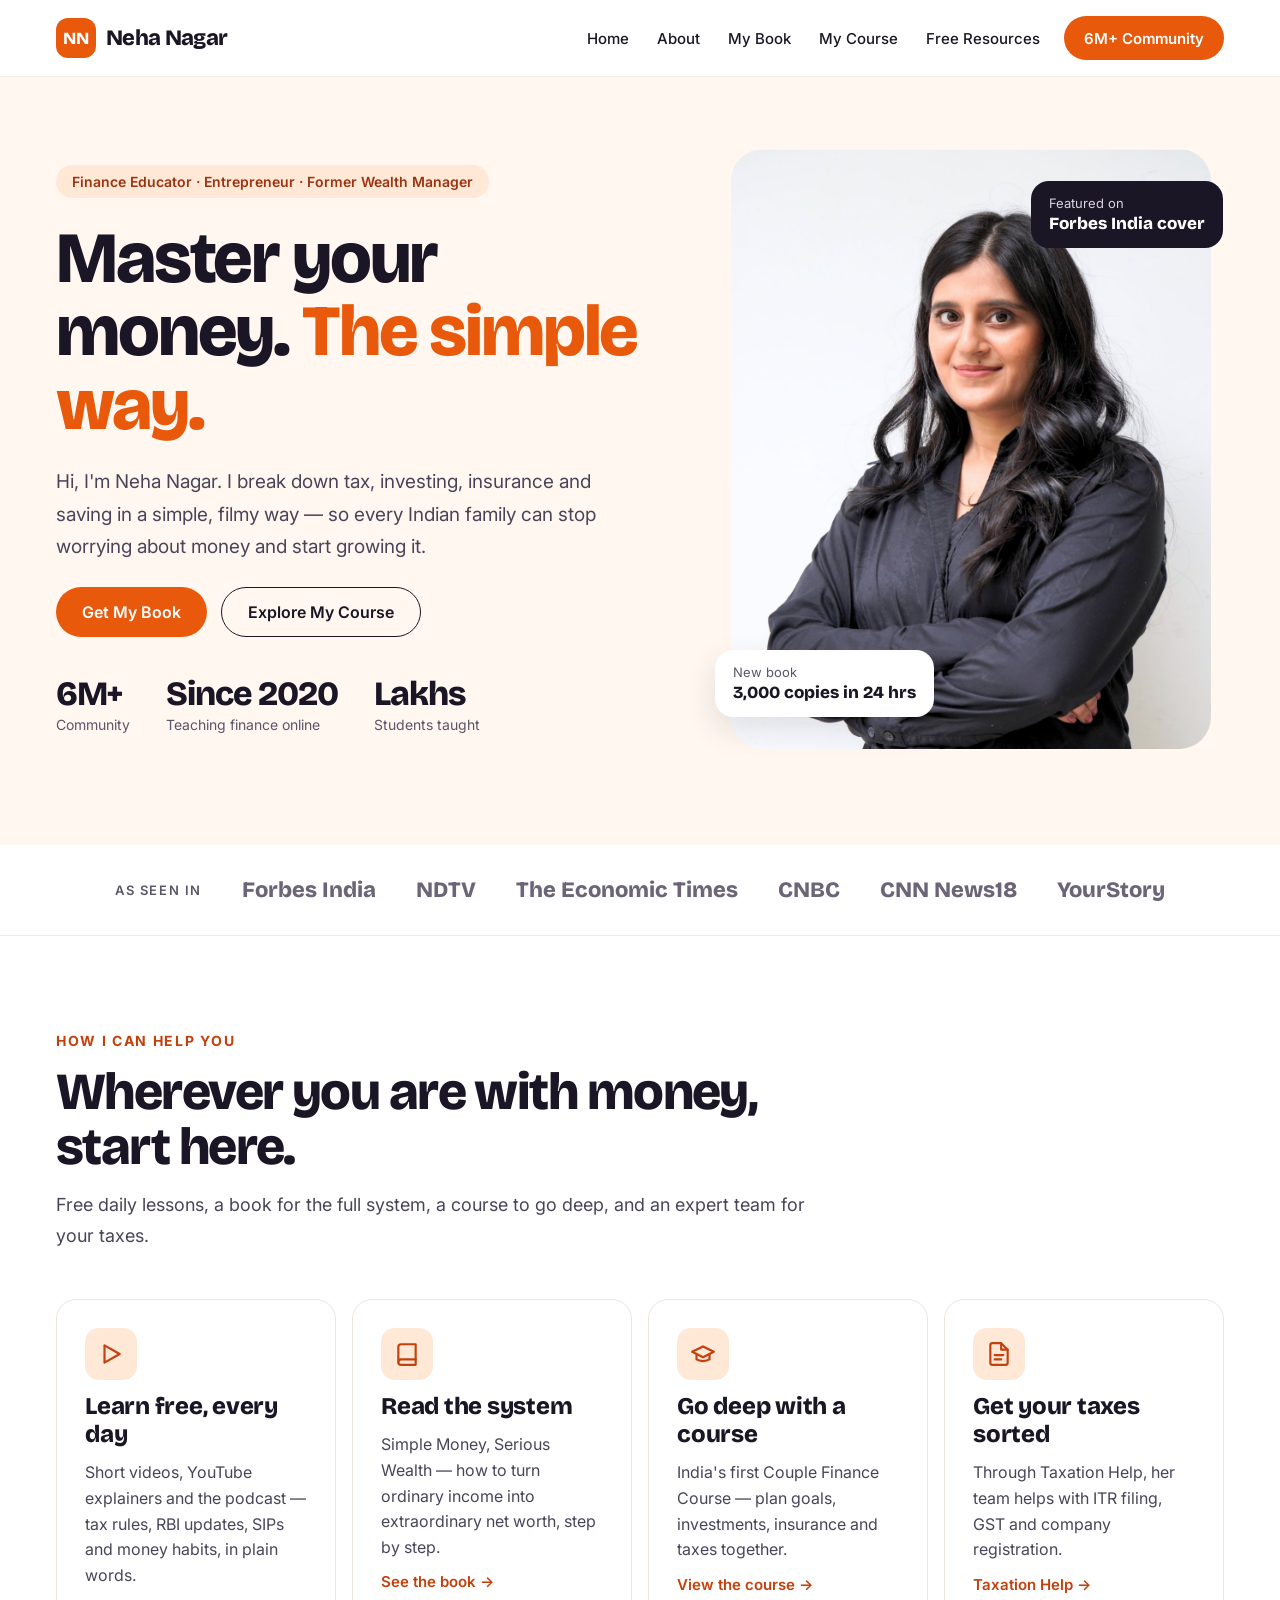
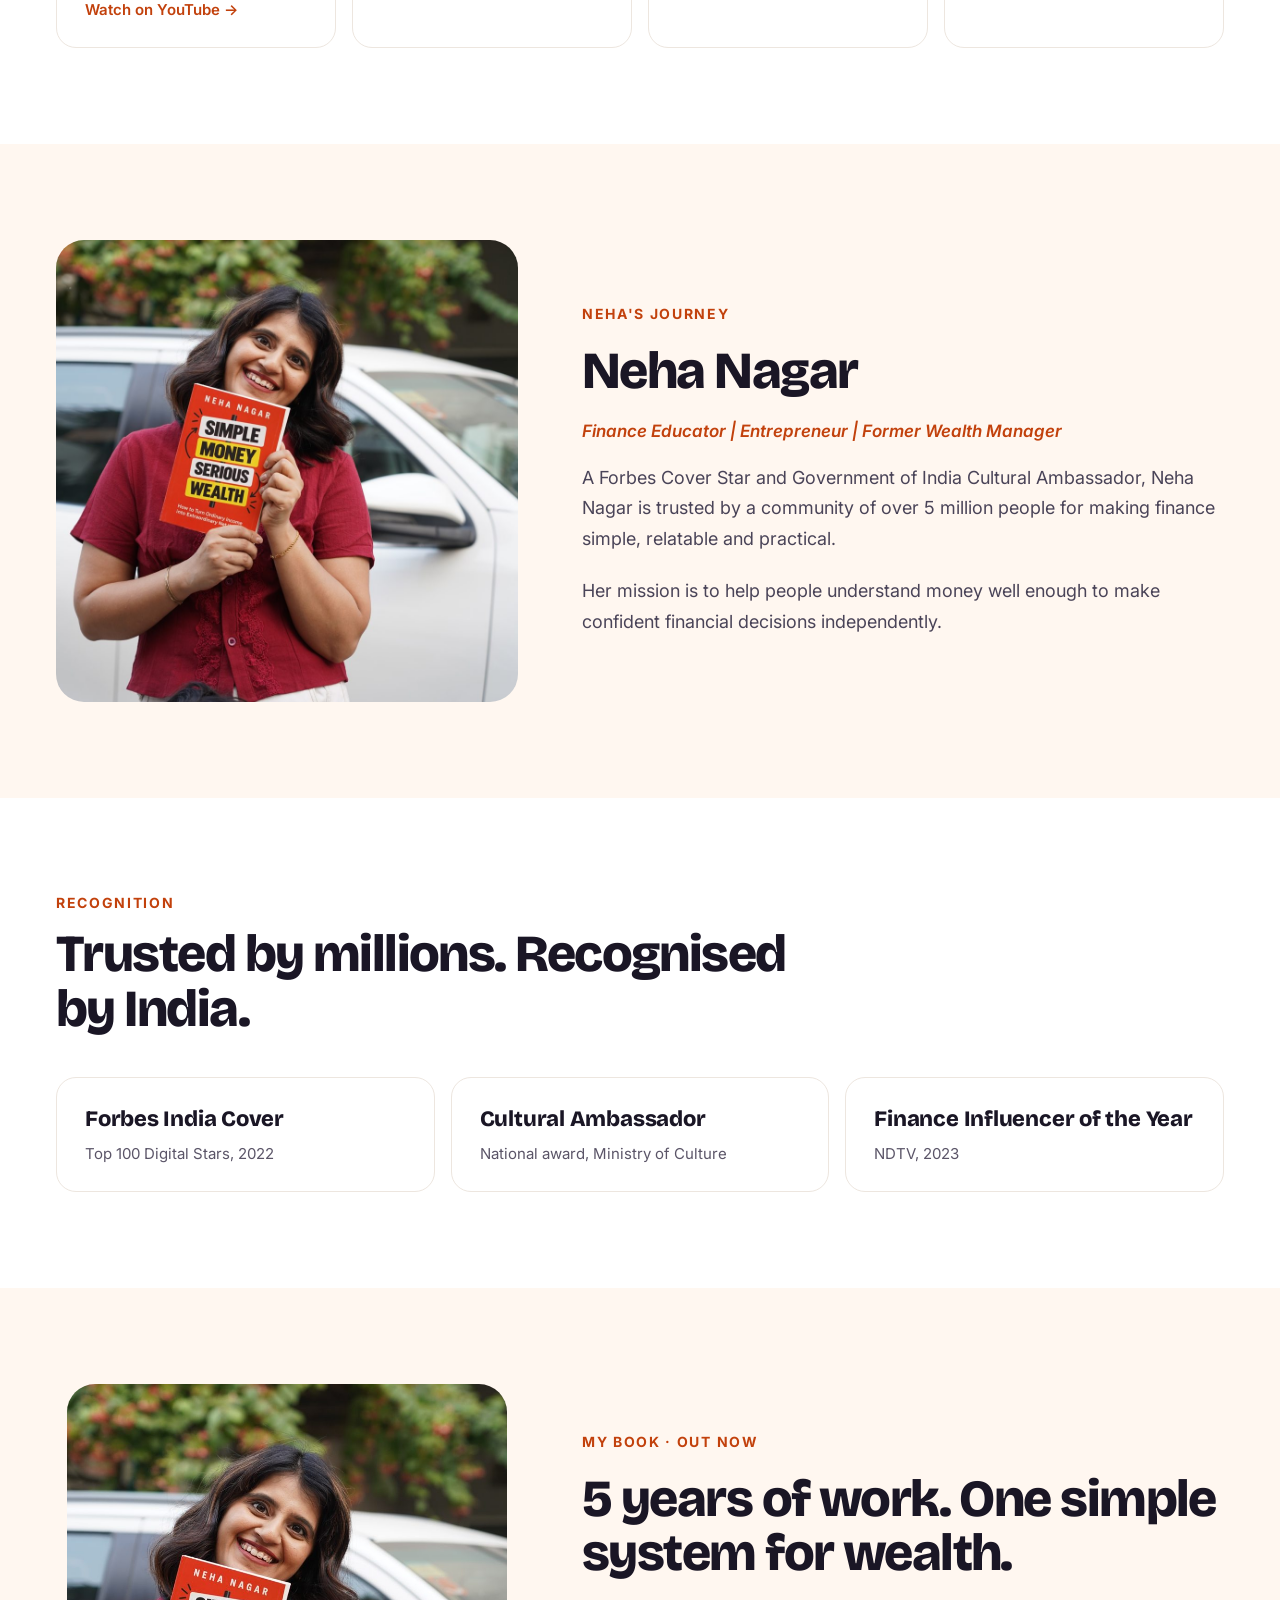
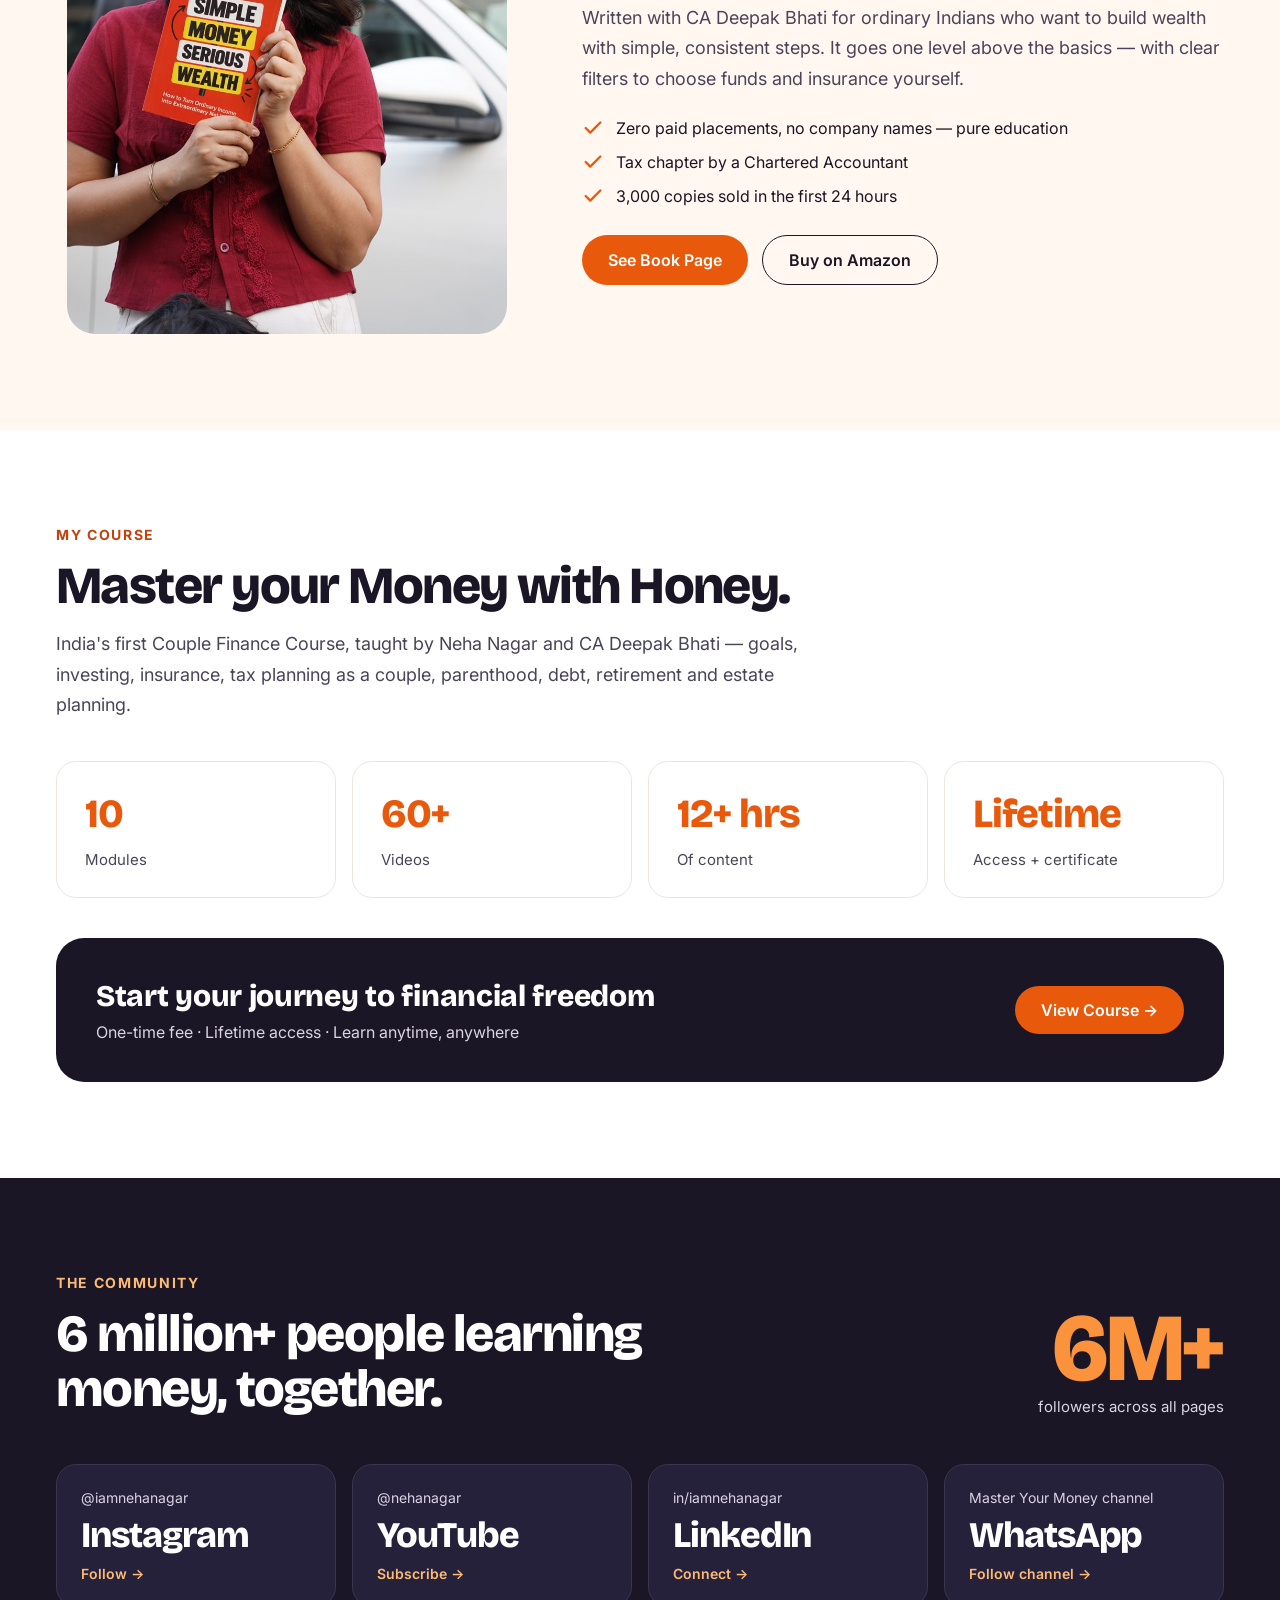
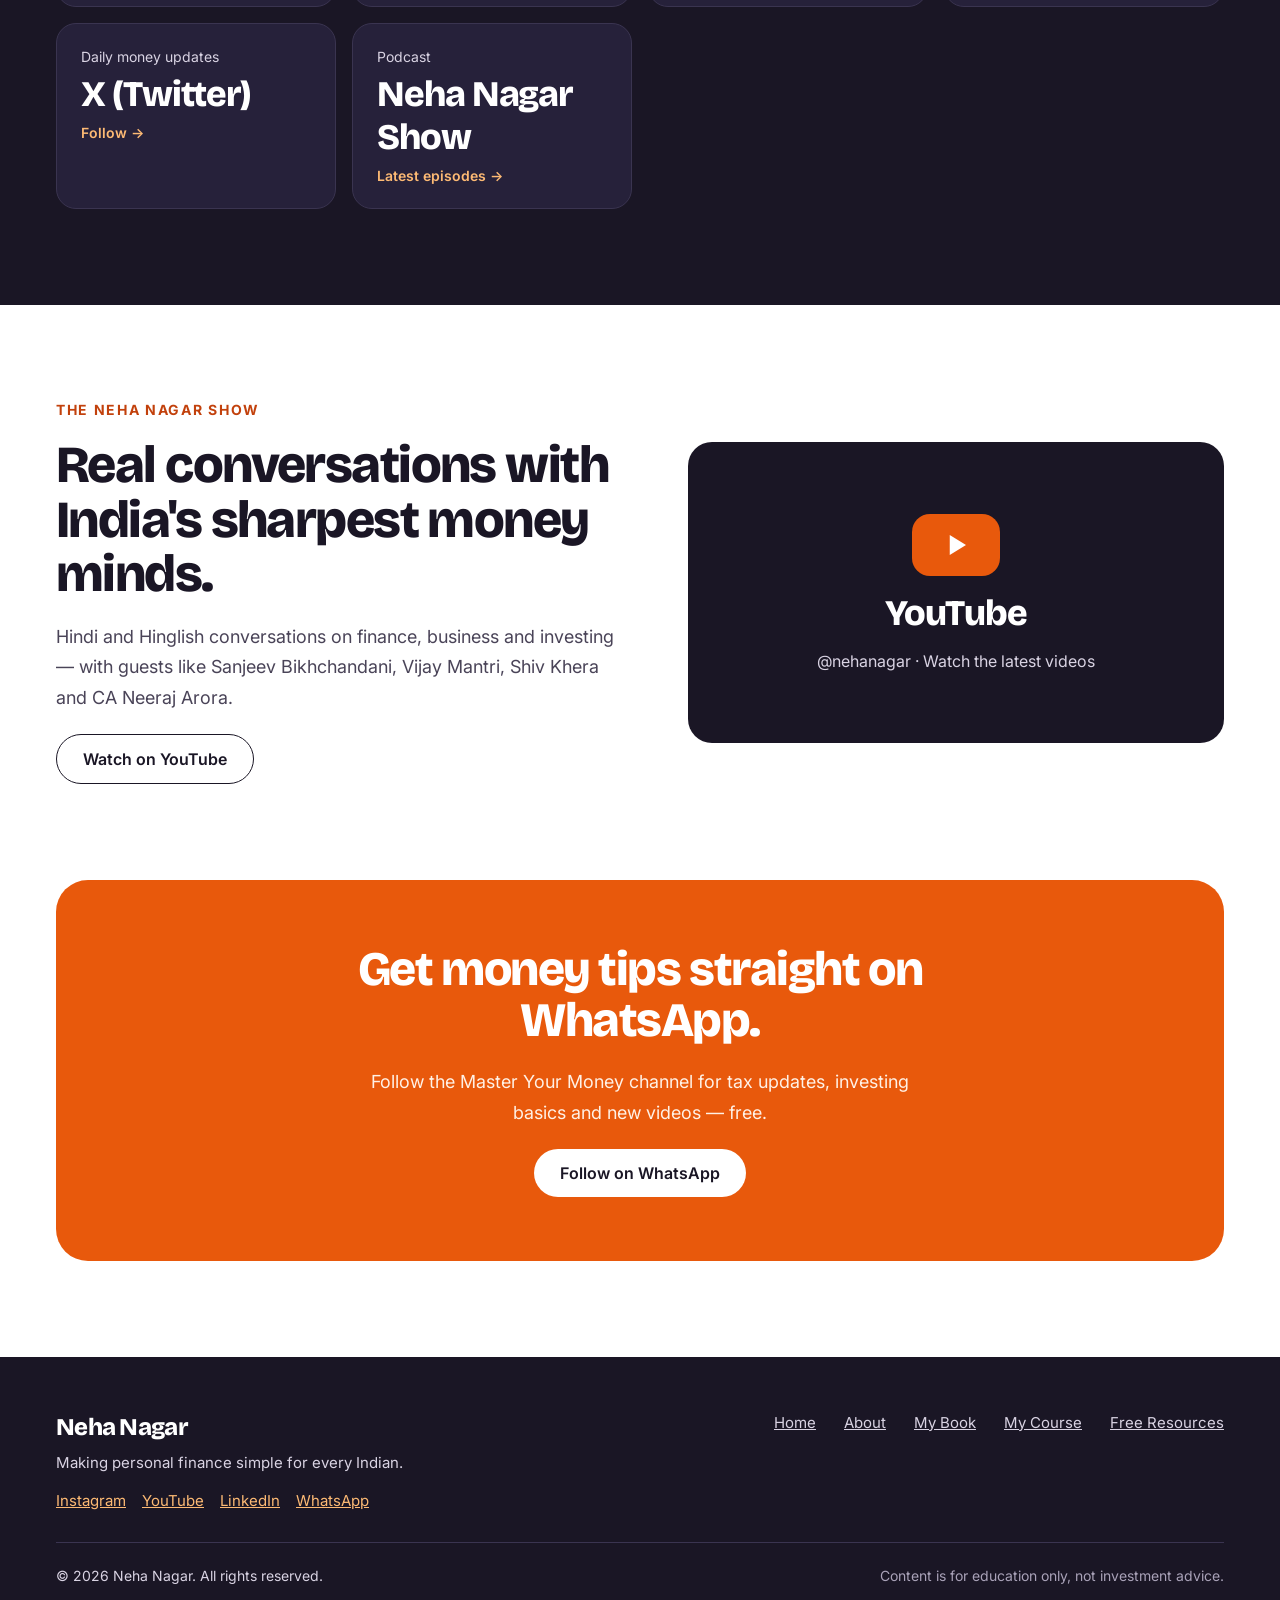
==== commit 1168ec14: "Rebuild /home landing page to match new artifact design Replace the dark/cream wireframe-based hub p" ====
--- a/home/index.html
+++ b/home/index.html
@@ -1,175 +1,287 @@
 <!doctype html>
 <html lang="en">
-  <head>
-    <meta charset="UTF-8" />
-    <meta name="viewport" content="width=device-width, initial-scale=1.0" />
-    <meta name="description" content="Neha Nagar — finance educator, author of Simple Money, Serious Wealth, and creator of the Couple Finance course." />
-    <title>Neha Nagar — Finance Educator & Author</title>
-    <link rel="icon" type="image/svg+xml" href="../favicon.svg" />
-    <link rel="preload" as="image" href="../assets/neha-nagar.png" fetchpriority="high" />
-    <link rel="preconnect" href="https://fonts.googleapis.com" />
-    <link rel="preconnect" href="https://fonts.gstatic.com" crossorigin />
-    <link href="https://fonts.googleapis.com/css2?family=DM+Mono:wght@400;500&family=Manrope:wght@400;500;600;700;800&display=swap" rel="stylesheet" />
-    <link rel="stylesheet" href="../styles.css" />
-    <link rel="stylesheet" href="../brand.css" />
-    <link rel="stylesheet" href="../polish.css" />
-    <link rel="stylesheet" href="home.css" />
-  </head>
-  <body>
-    <div class="promo-strip">NEW BOOK: SIMPLE MONEY, SERIOUS WEALTH · COURSE LIVE: MASTER YOUR MONEY WITH HONEY</div>
-    <header class="nav shell home-nav">
-      <a class="home-wordmark" href="#top">NEHA NAGAR</a>
-      <button class="nav-toggle" type="button" aria-label="Open menu" aria-expanded="false" aria-controls="primary-nav"><span></span><span></span><span></span></button>
-      <nav aria-label="Main navigation" id="primary-nav">
-        <a href="#help">Start Here</a>
-        <a href="#about">About</a>
-        <a href="#videos">Videos</a>
-        <a href="#products">Book &amp; Course</a>
-        <a class="nav-copy" href="https://whatsapp.com/channel/0029Va26zl3ATRSmC9kVR03M" target="_blank" rel="noreferrer">Join Community <span>→</span></a>
-      </nav>
-    </header>
-
-    <main id="top">
-      <section class="home-hero shell">
-        <div class="home-hero-copy">
-          <p class="eyebrow home-kicker">Hey, friends. I'm Neha Nagar.</p>
-          <h1>Former Wealth Manager turned <em>Finance Creator</em>, and author of Simple Money, Serious Wealth.</h1>
-          <p class="hero-lede">I share practical money lessons to help you earn smarter, invest wisely and build real wealth — trusted by a community of over 5 million people across India.</p>
-          <div class="hero-actions">
-            <a class="button" href="#videos">Watch My Videos <span>→</span></a>
-            <a class="text-link" href="https://book.nehanagar.com/" target="_blank" rel="noreferrer">Read My Book <span>↗</span></a>
-          </div>
-        </div>
-        <div class="home-hero-photo">
-          <div class="home-photo-accent"></div>
-          <img src="../assets/neha-nagar.png" alt="Neha Nagar" width="510" height="647" fetchpriority="high" decoding="async" />
-        </div>
-      </section>
-
-      <section class="featured-strip" aria-label="Featured in"><div class="featured-inner"><span class="featured-label">As Featured In:</span><div class="featured-viewport"><div class="featured-track"><span class="featured-mark forbes">Forbes</span><span class="featured-mark et">THE ECONOMIC TIMES</span><span class="featured-mark cnbc">CNBC</span><span class="featured-mark speaker">Speaker at <strong>MoWCD</strong></span><span class="featured-mark femina">FEMINA</span><span class="featured-mark yourstory">YOURSTORY</span><span class="featured-mark forbes" aria-hidden="true">Forbes</span><span class="featured-mark et" aria-hidden="true">THE ECONOMIC TIMES</span><span class="featured-mark cnbc" aria-hidden="true">CNBC</span><span class="featured-mark speaker" aria-hidden="true">Speaker at <strong>MoWCD</strong></span><span class="featured-mark femina" aria-hidden="true">FEMINA</span><span class="featured-mark yourstory" aria-hidden="true">YOURSTORY</span></div></div></div></section>
-
-      <section id="help" class="home-help shell">
-        <h2>How can I help you?</h2>
-        <div class="help-grid">
-          <article class="help-card">
-            <h3>Build Your Money System</h3>
-            <p>Budgeting, saving and investing — the fundamentals, made simple.</p>
-            <a href="https://book.nehanagar.com/" target="_blank" rel="noreferrer">Get started <span>→</span></a>
-          </article>
-          <article class="help-card">
-            <h3>Manage Money As a Couple</h3>
-            <p>Talk money without the fights, and plan your future together.</p>
-            <a href="https://www.nehanagar.com/couplefinance" target="_blank" rel="noreferrer">Get started <span>→</span></a>
-          </article>
-          <article class="help-card">
-            <h3>Invest &amp; Reduce Tax</h3>
-            <p>Grow your wealth and keep more of what you earn, legally.</p>
-            <a href="https://book.nehanagar.com/" target="_blank" rel="noreferrer">Get started <span>→</span></a>
-          </article>
-          <article class="help-card help-card-wide">
-            <h3>Join the Community</h3>
-            <p>5 million+ readers getting practical, no-nonsense money tips every week.</p>
-            <a href="https://whatsapp.com/channel/0029Va26zl3ATRSmC9kVR03M" target="_blank" rel="noreferrer">Get started <span>→</span></a>
-          </article>
-        </div>
-      </section>
-
-      <section id="about" class="home-about shell">
-        <div class="home-about-photo">
-          <img src="../assets/neha-nagar.png" alt="Neha Nagar" width="510" height="647" loading="lazy" decoding="async" />
-        </div>
-        <div class="home-about-copy">
-          <h2>Hey, I'm <em>Neha Nagar.</em></h2>
-          <p class="author-copy">Neha Nagar is one of India's leading finance educators, on a mission to make money simple for everyone.</p>
-          <p class="author-copy">With over 10 years of experience in finance, including wealth management at IIFL, Neha understands both the complexities of money and the challenges everyday Indians face in managing it. Featured on the <strong>Forbes India cover (2022)</strong> and recognised as a <strong>Cultural Ambassador by the Government of India (2023)</strong>, she has built a community of over 5 million people through relatable, practical financial education.</p>
-          <a class="text-link" href="https://book.nehanagar.com/#author" target="_blank" rel="noreferrer">Read my full story <span>↗</span></a>
-          <div class="home-highlights">
-            <div class="highlight-card highlight-press">
-              <p class="highlight-tag">Press</p>
-              <p class="highlight-title">Featured in Forbes</p>
-              <p class="highlight-copy">Forbes India Cover, 2022.</p>
-            </div>
-            <div class="highlight-card">
-              <p class="highlight-tag">Award</p>
-              <p class="highlight-title">Cultural Ambassador</p>
-              <p class="highlight-copy">Government of India, 2023.</p>
-            </div>
-            <div class="highlight-card">
-              <p class="highlight-tag">Milestone</p>
-              <p class="highlight-title">5 Million+ Community</p>
-              <p class="highlight-copy">Built since 2020.</p>
-            </div>
-          </div>
-        </div>
-      </section>
-
-      <section id="videos" class="home-video shell">
-        <h2>Watch my latest video</h2>
-        <div class="trailer">
-          <div class="trailer-frame"><iframe src="https://www.youtube.com/embed/WMDQrfCWFAs" title="Neha Nagar — Simple Money, Serious Wealth" loading="lazy" allow="accelerometer; autoplay; clipboard-write; encrypted-media; gyroscope; picture-in-picture; web-share" allowfullscreen></iframe></div>
-        </div>
-      </section>
-
-      <section id="products" class="home-products shell">
-        <h2>My Book &amp; Course</h2>
-        <div class="products-grid">
-          <article class="product-card product-course">
-            <span class="product-tag">Course</span>
-            <h3>Master Your Money With Honey</h3>
-            <p>India's #1 couple's finance course — learn to manage money as a team.</p>
-            <a class="button" href="https://www.nehanagar.com/couplefinance" target="_blank" rel="noreferrer">Enrol Now <span>→</span></a>
-          </article>
-          <article class="product-card product-book">
-            <span class="product-tag">Book</span>
-            <h3>Simple Money, Serious Wealth</h3>
-            <p>The only finance book you need to build long-term wealth.</p>
-            <a class="button" href="https://book.nehanagar.com/" target="_blank" rel="noreferrer">Buy the Book <span>→</span></a>
-          </article>
-        </div>
-      </section>
-
-      <section class="home-cta shell">
-        <div class="home-cta-card">
-          <h2>Join my WhatsApp Channel</h2>
-          <p>Get practical money tips and updates straight to your phone — free, always.</p>
-          <a class="button" href="https://whatsapp.com/channel/0029Va26zl3ATRSmC9kVR03M" target="_blank" rel="noreferrer">Join Now <span>→</span></a>
-        </div>
-      </section>
-    </main>
-
-    <footer class="footer shell home-footer">
-      <span>© 2026 Neha Nagar</span>
-      <div class="author-social-icons">
-        <a href="https://www.instagram.com/iamnehanagar/?hl=en" target="_blank" rel="noreferrer" aria-label="Instagram"><svg viewBox="0 0 24 24" fill="none"><rect x="3" y="3" width="18" height="18" rx="5" stroke="currentColor" stroke-width="1.6" /><circle cx="12" cy="12" r="4.2" stroke="currentColor" stroke-width="1.6" /><circle cx="17.3" cy="6.7" r="1.1" fill="currentColor" /></svg></a>
-        <a href="https://in.linkedin.com/in/iamnehanagar" target="_blank" rel="noreferrer" aria-label="LinkedIn"><svg viewBox="0 0 24 24" fill="none"><rect x="3" y="3" width="18" height="18" rx="4" stroke="currentColor" stroke-width="1.6" /><circle cx="7.8" cy="8.2" r="1.15" fill="currentColor" /><path d="M7.8 11v6" stroke="currentColor" stroke-width="1.6" stroke-linecap="round" /><path d="M11.6 17v-3.6c0-1.5 1-2.4 2.2-2.4s2 .9 2 2.3V17" stroke="currentColor" stroke-width="1.6" stroke-linecap="round" /><path d="M11.6 11v6" stroke="currentColor" stroke-width="1.6" stroke-linecap="round" /></svg></a>
-        <a href="https://www.youtube.com/channel/UCzUgCORf79EjqlNHmGRHFkA" target="_blank" rel="noreferrer" aria-label="YouTube"><svg viewBox="0 0 24 24" fill="none"><rect x="2.5" y="6" width="19" height="12" rx="4" stroke="currentColor" stroke-width="1.6" /><path d="M10.3 9.7v4.6l4-2.3-4-2.3Z" fill="currentColor" /></svg></a>
-        <a href="https://x.com/nehanagarr" target="_blank" rel="noreferrer" aria-label="X"><svg viewBox="0 0 24 24" fill="none"><path d="M5 5l14 14M19 5L5 19" stroke="currentColor" stroke-width="1.8" stroke-linecap="round" /></svg></a>
-        <a href="https://www.facebook.com/nehanagarr/" target="_blank" rel="noreferrer" aria-label="Facebook"><svg viewBox="0 0 24 24" fill="none"><circle cx="12" cy="12" r="9.2" stroke="currentColor" stroke-width="1.6" /><path d="M13.6 21v-6.6h2.2l.3-2.6h-2.5V10c0-.76.2-1.28 1.3-1.28h1.4V6.4c-.24-.03-1.06-.1-2.02-.1-2 0-3.38 1.22-3.38 3.46v1.98H8.7v2.6h2.2V21" stroke="currentColor" stroke-width="1.5" stroke-linejoin="round" /></svg></a>
-        <a href="https://whatsapp.com/channel/0029Va26zl3ATRSmC9kVR03M" target="_blank" rel="noreferrer" aria-label="WhatsApp channel"><svg viewBox="0 0 24 24" fill="none"><path d="M6.5 17.5 5 21l3.6-1.4A8 8 0 1 0 6.5 17.5Z" stroke="currentColor" stroke-width="1.6" stroke-linejoin="round" /><path d="M9 10c0 3.5 2.5 6 6 6" stroke="currentColor" stroke-width="1.6" stroke-linecap="round" /></svg></a>
-      </div>
-    </footer>
-
-    <script>
-      (function () {
-        var toggle = document.querySelector('.nav-toggle');
-        var nav = document.getElementById('primary-nav');
-        var header = document.querySelector('.nav');
-        if (!toggle || !nav || !header) return;
-        function closeMenu() {
-          header.classList.remove('nav-open');
-          toggle.setAttribute('aria-expanded', 'false');
-        }
-        toggle.addEventListener('click', function () {
-          var isOpen = header.classList.toggle('nav-open');
-          toggle.setAttribute('aria-expanded', isOpen ? 'true' : 'false');
-        });
-        nav.querySelectorAll('a').forEach(function (link) {
-          link.addEventListener('click', closeMenu);
-        });
-        document.addEventListener('keydown', function (e) {
-          if (e.key === 'Escape') closeMenu();
-        });
-      })();
-    </script>
-  </body>
+<head>
+<meta charset="utf-8">
+<meta name="viewport" content="width=device-width, initial-scale=1">
+<title>Neha Nagar — Master Your Money</title>
+<meta name="description" content="Neha Nagar — Finance Educator, Entrepreneur and Former Wealth Manager. Simple lessons on tax, investing and saving, her book Simple Money Serious Wealth, courses and free resources.">
+<link rel="icon" href="../favicon.svg">
+<link href="https://fonts.googleapis.com/css2?family=Bricolage+Grotesque:opsz,wght@12..96,500;12..96,700;12..96,800&family=Inter:wght@400;500;600;700&display=swap" rel="stylesheet">
+<style>
+body{margin:0;background:#FFFFFF;font-family:Inter,system-ui,sans-serif;color:#1A1625}
+a{color:#C2410C}a:hover{color:#9A3412}
+.hd{font-family:'Bricolage Grotesque',Inter,sans-serif;font-weight:800;letter-spacing:-0.03em;margin:0}
+.ey{font-size:14px;font-weight:700;letter-spacing:0.12em;text-transform:uppercase;color:#C2410C}
+.bd{margin:0;font-size:18px;line-height:1.7;color:#4A4458}
+.wrap{max-width:1280px;margin:0 auto}
+.sec{padding:96px 56px}
+.nl{color:#1A1625;text-decoration:none;font-weight:500;font-size:15px;padding:10px 4px}
+.nl:hover{color:#C2410C}
+.btn{display:inline-flex;align-items:center;justify-content:center;min-height:48px;padding:0 26px;border-radius:999px;font-weight:600;font-size:16px;text-decoration:none}
+.bp{background:#E8590C;color:#FFFFFF}.bp:hover{background:#C2410C;color:#FFFFFF}
+.bg{color:#1A1625;border:1.5px solid #1A1625}.bg:hover{background:#1A1625;color:#FFFFFF}
+.bl{background:#FFFFFF;color:#1A1625}.bl:hover{background:#FFE8D6;color:#1A1625}
+.card{background:#FFFFFF;border:1px solid #EDE6DF;border-radius:20px;padding:28px;display:flex;flex-direction:column;gap:12px;text-decoration:none;color:#1A1625}
+a.card:hover{border-color:#E8590C}
+.dk{background:#26213A;border:1px solid #3A3450;border-radius:20px;padding:24px;display:flex;flex-direction:column;gap:8px;text-decoration:none;color:#FFFFFF}
+a.dk:hover{border-color:#FB923C;color:#FFFFFF}
+.ic{width:52px;height:52px;border-radius:14px;background:#FFE8D6;display:inline-flex;align-items:center;justify-content:center}
+@media (max-width:860px){.hide-m{display:none !important}.h1{font-size:44px !important}.h2{font-size:34px !important}.sec{padding:64px 20px !important}.px{padding-left:20px !important;padding-right:20px !important}}
+html{scroll-behavior:smooth}
+img{max-width:100%}
+</style>
+</head>
+<body>
+<div style="width: 100%; background: #FFFFFF">
+
+<header class="px" style="background: #FFFFFF; border-bottom: 1px solid #F1EAE3; padding: 0 56px">
+<div class="wrap" style="min-height: 76px; display: flex; align-items: center; justify-content: space-between; gap: 16px; flex-wrap: wrap">
+<a href="index.html" style="display: flex; align-items: center; gap: 10px; text-decoration: none; color: #1A1625">
+<span class="hd" style="width: 40px; height: 40px; border-radius: 12px; background: #E8590C; color: #FFFFFF; display: inline-flex; align-items: center; justify-content: center; font-size: 17px; letter-spacing: 0">NN</span>
+<span class="hd" style="font-size: 22px">Neha Nagar</span>
+</a>
+<nav aria-label="Main" style="display: flex; align-items: center; gap: 20px; flex-wrap: wrap">
+<a class="nl hide-m" href="index.html">Home</a>
+<a class="nl hide-m" href="#about">About</a>
+<a class="nl" href="https://book.nehanagar.com">My Book</a>
+<a class="nl" href="https://www.nehanagar.com/couplefinance">My Course</a>
+<a class="nl" href="https://www.youtube.com/@nehanagar">Free Resources</a>
+<a class="btn bp" href="#community" style="min-height: 44px; padding: 0 20px; font-size: 15px">6M+ Community</a>
+</nav>
+</div>
+</header>
+
+<section class="sec" style="background: #FFF7F0; padding-top: 72px">
+<div class="wrap" style="display: flex; flex-wrap: wrap; align-items: center; gap: 56px">
+<div style="flex: 1 1 520px; min-width: 0; display: flex; flex-direction: column; gap: 24px">
+<span style="align-self: flex-start; background: #FFE8D6; color: #9A3412; font-weight: 600; font-size: 14px; padding: 8px 16px; border-radius: 999px">Finance Educator · Entrepreneur · Former Wealth Manager</span>
+<h1 class="hd h1" style="font-size: 72px; line-height: 1.02">Master your money. <span style="color: #E8590C">The simple way.</span></h1>
+<p class="bd" style="font-size: 19px; max-width: 560px">Hi, I'm Neha Nagar. I break down tax, investing, insurance and saving in a simple, filmy way — so every Indian family can stop worrying about money and start growing it.</p>
+<div style="display: flex; gap: 14px; flex-wrap: wrap">
+<a class="btn bp" href="https://book.nehanagar.com">Get My Book</a>
+<a class="btn bg" href="https://www.nehanagar.com/couplefinance">Explore My Course</a>
+</div>
+<div style="display: flex; gap: 36px; flex-wrap: wrap; padding-top: 12px">
+<div style="display: flex; flex-direction: column; gap: 2px"><span class="hd" style="font-size: 34px">6M+</span><span style="font-size: 14px; color: #5B5568">Community</span></div>
+<div style="display: flex; flex-direction: column; gap: 2px"><span class="hd" style="font-size: 34px">Since 2020</span><span style="font-size: 14px; color: #5B5568">Teaching finance online</span></div>
+<div style="display: flex; flex-direction: column; gap: 2px"><span class="hd" style="font-size: 34px">Lakhs</span><span style="font-size: 14px; color: #5B5568">Students taught</span></div>
+</div>
+</div>
+<div style="flex: 1 1 420px; min-width: 0; display: flex; justify-content: center">
+<div style="position: relative; width: 100%; max-width: 480px">
+<img src="../assets/neha-portrait.jpg" alt="Neha Nagar" style="width: 100%; aspect-ratio: 4 / 5; object-fit: cover; object-position: center 20%; border-radius: 32px; display: block">
+<div style="position: absolute; left: -16px; bottom: 32px; background: #FFFFFF; border-radius: 18px; padding: 14px 18px; box-shadow: 0 12px 32px rgba(26,22,37,0.12); display: flex; flex-direction: column; gap: 2px">
+<span style="font-size: 13px; color: #5B5568">New book</span>
+<span class="hd" style="font-size: 17px; letter-spacing: 0">3,000 copies in 24 hrs</span>
+</div>
+<div style="position: absolute; right: -12px; top: 32px; background: #1A1625; color: #FFFFFF; border-radius: 18px; padding: 14px 18px; display: flex; flex-direction: column; gap: 2px">
+<span style="font-size: 13px; color: #D9D3E3">Featured on</span>
+<span class="hd" style="font-size: 17px; letter-spacing: 0">Forbes India cover</span>
+</div>
+</div>
+</div>
+</div>
+</section>
+
+<section class="px" style="padding: 32px 56px; border-bottom: 1px solid #F1EAE3">
+<div class="wrap" style="display: flex; align-items: center; gap: 40px; flex-wrap: wrap; justify-content: center">
+<span style="font-size: 13px; font-weight: 600; letter-spacing: 0.12em; text-transform: uppercase; color: #5B5568">As seen in</span>
+<span class="hd" style="font-size: 22px; color: #6B6577; letter-spacing: 0">Forbes India</span>
+<span class="hd" style="font-size: 22px; color: #6B6577; letter-spacing: 0">NDTV</span>
+<span class="hd" style="font-size: 22px; color: #6B6577; letter-spacing: 0">The Economic Times</span>
+<span class="hd" style="font-size: 22px; color: #6B6577; letter-spacing: 0">CNBC</span>
+<span class="hd" style="font-size: 22px; color: #6B6577; letter-spacing: 0">CNN News18</span>
+<span class="hd" style="font-size: 22px; color: #6B6577; letter-spacing: 0">YourStory</span>
+</div>
+</section>
+
+<section class="sec">
+<div class="wrap" style="display: flex; flex-direction: column; gap: 48px">
+<div style="display: flex; flex-direction: column; gap: 16px; max-width: 760px">
+<span class="ey">How I can help you</span>
+<h2 class="hd h2" style="font-size: 52px; line-height: 1.05">Wherever you are with money, start here.</h2>
+<p class="bd">Free daily lessons, a book for the full system, a course to go deep, and an expert team for your taxes.</p>
+</div>
+<div style="display: grid; grid-template-columns: repeat(auto-fit, minmax(260px, 1fr)); gap: 16px">
+<a class="card" href="https://www.youtube.com/@nehanagar">
+<span class="ic"><svg aria-hidden="true" width="26" height="26" viewBox="0 0 24 24" fill="none" stroke="#C2410C" stroke-width="2" stroke-linecap="round" stroke-linejoin="round"><polygon points="6 4 20 12 6 20 6 4"/></svg></span>
+<span class="hd" style="font-size: 24px; letter-spacing: -0.01em">Learn free, every day</span>
+<span style="font-size: 16px; line-height: 1.6; color: #4A4458">Short videos, YouTube explainers and the podcast — tax rules, RBI updates, SIPs and money habits, in plain words.</span>
+<span style="font-size: 15px; font-weight: 600; color: #C2410C">Watch on YouTube →</span>
+</a>
+<a class="card" href="https://book.nehanagar.com">
+<span class="ic"><svg aria-hidden="true" width="26" height="26" viewBox="0 0 24 24" fill="none" stroke="#C2410C" stroke-width="2" stroke-linecap="round" stroke-linejoin="round"><path d="M4 19.5A2.5 2.5 0 0 1 6.5 17H20V3H6.5A2.5 2.5 0 0 0 4 5.5z"/><path d="M4 19.5A2.5 2.5 0 0 0 6.5 22H20v-5"/></svg></span>
+<span class="hd" style="font-size: 24px; letter-spacing: -0.01em">Read the system</span>
+<span style="font-size: 16px; line-height: 1.6; color: #4A4458">Simple Money, Serious Wealth — how to turn ordinary income into extraordinary net worth, step by step.</span>
+<span style="font-size: 15px; font-weight: 600; color: #C2410C">See the book →</span>
+</a>
+<a class="card" href="https://www.nehanagar.com/couplefinance">
+<span class="ic"><svg aria-hidden="true" width="26" height="26" viewBox="0 0 24 24" fill="none" stroke="#C2410C" stroke-width="2" stroke-linecap="round" stroke-linejoin="round"><path d="M22 10 12 5 2 10l10 5 10-5z"/><path d="M6 12v5c3 2 9 2 12 0v-5"/></svg></span>
+<span class="hd" style="font-size: 24px; letter-spacing: -0.01em">Go deep with a course</span>
+<span style="font-size: 16px; line-height: 1.6; color: #4A4458">India's first Couple Finance Course — plan goals, investments, insurance and taxes together.</span>
+<span style="font-size: 15px; font-weight: 600; color: #C2410C">View the course →</span>
+</a>
+<a class="card" href="https://taxationhelp.in">
+<span class="ic"><svg aria-hidden="true" width="26" height="26" viewBox="0 0 24 24" fill="none" stroke="#C2410C" stroke-width="2" stroke-linecap="round" stroke-linejoin="round"><path d="M14 2H6a2 2 0 0 0-2 2v16a2 2 0 0 0 2 2h12a2 2 0 0 0 2-2V8z"/><path d="M14 2v6h6M8 13h8M8 17h6"/></svg></span>
+<span class="hd" style="font-size: 24px; letter-spacing: -0.01em">Get your taxes sorted</span>
+<span style="font-size: 16px; line-height: 1.6; color: #4A4458">Through Taxation Help, her team helps with ITR filing, GST and company registration.</span>
+<span style="font-size: 15px; font-weight: 600; color: #C2410C">Taxation Help →</span>
+</a>
+</div>
+</div>
+</section>
+
+<section id="about" class="sec" style="background: #FFF7F0">
+<div class="wrap" style="display: flex; flex-wrap: wrap; gap: 64px; align-items: center">
+<div style="flex: 1 1 380px; min-width: 0">
+<img src="../assets/neha-book-hero.jpg" alt="Neha Nagar holding her book" style="width: 100%; aspect-ratio: 1 / 1; object-fit: cover; object-position: center 35%; border-radius: 28px; display: block">
+</div>
+<div style="flex: 1 1 560px; min-width: 0; display: flex; flex-direction: column; gap: 22px">
+<span class="ey">Neha's Journey</span>
+<h2 class="hd h2" style="font-size: 52px; line-height: 1.05">Neha Nagar</h2>
+<p style="margin: 0; font-size: 17px; font-weight: 600; color: #C2410C; font-style: italic">Finance Educator | Entrepreneur | Former Wealth Manager</p>
+<p class="bd">A Forbes Cover Star and Government of India Cultural Ambassador, Neha Nagar is trusted by a community of over 5 million people for making finance simple, relatable and practical.</p>
+<p class="bd">Her mission is to help people understand money well enough to make confident financial decisions independently.</p>
+</div>
+</div>
+</section>
+
+<section class="sec">
+<div class="wrap" style="display: flex; flex-direction: column; gap: 40px">
+<div style="display: flex; flex-direction: column; gap: 16px; max-width: 760px">
+<span class="ey">Recognition</span>
+<h2 class="hd h2" style="font-size: 52px; line-height: 1.05">Trusted by millions. Recognised by India.</h2>
+</div>
+<div style="display: grid; grid-template-columns: repeat(auto-fit, minmax(280px, 1fr)); gap: 16px">
+<div class="card"><span class="hd" style="font-size: 22px; letter-spacing: -0.01em">Forbes India Cover</span><span style="font-size: 15px; color: #5B5568">Top 100 Digital Stars, 2022</span></div>
+<div class="card"><span class="hd" style="font-size: 22px; letter-spacing: -0.01em">Cultural Ambassador</span><span style="font-size: 15px; color: #5B5568">National award, Ministry of Culture</span></div>
+<div class="card"><span class="hd" style="font-size: 22px; letter-spacing: -0.01em">Finance Influencer of the Year</span><span style="font-size: 15px; color: #5B5568">NDTV, 2023</span></div>
+</div>
+</div>
+</section>
+
+<section id="book" class="sec" style="background: #FFF7F0">
+<div class="wrap" style="display: flex; flex-wrap: wrap; gap: 64px; align-items: center">
+<div style="flex: 1 1 380px; min-width: 0; display: flex; justify-content: center">
+<div style="width: 100%; max-width: 440px"><img src="../assets/neha-book-hero.jpg" alt="Neha Nagar with Simple Money Serious Wealth" style="width: 100%; aspect-ratio: 4 / 5; object-fit: cover; object-position: center 60%; border-radius: 28px; display: block"></div>
+</div>
+<div style="flex: 1 1 560px; min-width: 0; display: flex; flex-direction: column; gap: 22px">
+<span class="ey">My Book · Out Now</span>
+<h2 class="hd h2" style="font-size: 52px; line-height: 1.05">5 years of work. One simple system for wealth.</h2>
+<p class="bd">Written with CA Deepak Bhati for ordinary Indians who want to build wealth with simple, consistent steps. It goes one level above the basics — with clear filters to choose funds and insurance yourself.</p>
+<div style="display: flex; flex-direction: column; gap: 12px; font-size: 16px">
+<div style="display: flex; gap: 12px; align-items: center"><svg aria-hidden="true" width="22" height="22" viewBox="0 0 24 24" fill="none" stroke="#E8590C" stroke-width="2.5" stroke-linecap="round" stroke-linejoin="round"><path d="M20 6 9 17l-5-5"/></svg>Zero paid placements, no company names — pure education</div>
+<div style="display: flex; gap: 12px; align-items: center"><svg aria-hidden="true" width="22" height="22" viewBox="0 0 24 24" fill="none" stroke="#E8590C" stroke-width="2.5" stroke-linecap="round" stroke-linejoin="round"><path d="M20 6 9 17l-5-5"/></svg>Tax chapter by a Chartered Accountant</div>
+<div style="display: flex; gap: 12px; align-items: center"><svg aria-hidden="true" width="22" height="22" viewBox="0 0 24 24" fill="none" stroke="#E8590C" stroke-width="2.5" stroke-linecap="round" stroke-linejoin="round"><path d="M20 6 9 17l-5-5"/></svg>3,000 copies sold in the first 24 hours</div>
+</div>
+<div style="display: flex; gap: 14px; flex-wrap: wrap; padding-top: 6px">
+<a class="btn bp" href="https://book.nehanagar.com">See Book Page</a>
+<a class="btn bg" href="https://www.amazon.in/dp/B0HNRXYTQC">Buy on Amazon</a>
+</div>
+</div>
+</div>
+</section>
+
+<section id="course" class="sec">
+<div class="wrap" style="display: flex; flex-direction: column; gap: 40px">
+<div style="display: flex; flex-direction: column; gap: 16px; max-width: 760px">
+<span class="ey">My Course</span>
+<h2 class="hd h2" style="font-size: 52px; line-height: 1.05">Master your Money with Honey.</h2>
+<p class="bd">India's first Couple Finance Course, taught by Neha Nagar and CA Deepak Bhati — goals, investing, insurance, tax planning as a couple, parenthood, debt, retirement and estate planning.</p>
+</div>
+<div style="display: grid; grid-template-columns: repeat(auto-fit, minmax(220px, 1fr)); gap: 16px">
+<div class="card"><span class="hd" style="font-size: 40px; color: #E8590C">10</span><span style="font-size: 15px; color: #4A4458">Modules</span></div>
+<div class="card"><span class="hd" style="font-size: 40px; color: #E8590C">60+</span><span style="font-size: 15px; color: #4A4458">Videos</span></div>
+<div class="card"><span class="hd" style="font-size: 40px; color: #E8590C">12+ hrs</span><span style="font-size: 15px; color: #4A4458">Of content</span></div>
+<div class="card"><span class="hd" style="font-size: 40px; color: #E8590C">Lifetime</span><span style="font-size: 15px; color: #4A4458">Access + certificate</span></div>
+</div>
+<div style="background: #1A1625; border-radius: 28px; padding: 40px; display: flex; flex-wrap: wrap; align-items: center; justify-content: space-between; gap: 24px">
+<div style="display: flex; flex-direction: column; gap: 8px">
+<span class="hd" style="font-size: 30px; color: #FFFFFF; letter-spacing: -0.01em">Start your journey to financial freedom</span>
+<span style="font-size: 16px; color: #D9D3E3">One-time fee · Lifetime access · Learn anytime, anywhere</span>
+</div>
+<a class="btn bp" href="https://www.nehanagar.com/couplefinance">View Course →</a>
+</div>
+</div>
+</section>
+
+<section id="community" class="sec" style="background: #1A1625; color: #FFFFFF">
+<div class="wrap" style="display: flex; flex-direction: column; gap: 48px">
+<div style="display: flex; flex-wrap: wrap; justify-content: space-between; align-items: flex-end; gap: 24px">
+<div style="display: flex; flex-direction: column; gap: 16px; max-width: 680px">
+<span class="ey" style="color: #FDBA74">The Community</span>
+<h2 class="hd h2" style="font-size: 52px; line-height: 1.05; color: #FFFFFF">6 million+ people learning money, together.</h2>
+</div>
+<div style="display: flex; flex-direction: column; align-items: flex-end">
+<span class="hd" style="font-size: 96px; line-height: 1; color: #FB923C">6M+</span>
+<span style="font-size: 15px; color: #D9D3E3">followers across all pages</span>
+</div>
+</div>
+<div style="display: grid; grid-template-columns: repeat(auto-fill, minmax(260px, 1fr)); gap: 16px">
+<a class="dk" href="https://www.instagram.com/iamnehanagar/"><span style="font-size: 14px; color: #D9D3E3">@iamnehanagar</span><span class="hd" style="font-size: 36px">Instagram</span><span style="font-size: 14px; font-weight: 600; color: #FDBA74">Follow →</span></a>
+<a class="dk" href="https://www.youtube.com/@nehanagar"><span style="font-size: 14px; color: #D9D3E3">@nehanagar</span><span class="hd" style="font-size: 36px">YouTube</span><span style="font-size: 14px; font-weight: 600; color: #FDBA74">Subscribe →</span></a>
+<a class="dk" href="https://www.linkedin.com/in/iamnehanagar"><span style="font-size: 14px; color: #D9D3E3">in/iamnehanagar</span><span class="hd" style="font-size: 36px">LinkedIn</span><span style="font-size: 14px; font-weight: 600; color: #FDBA74">Connect →</span></a>
+<a class="dk" href="https://whatsapp.com/channel/0029Va26zl3ATRSmC9kVR03M"><span style="font-size: 14px; color: #D9D3E3">Master Your Money channel</span><span class="hd" style="font-size: 36px">WhatsApp</span><span style="font-size: 14px; font-weight: 600; color: #FDBA74">Follow channel →</span></a>
+<a class="dk" href="https://x.com/"><span style="font-size: 14px; color: #D9D3E3">Daily money updates</span><span class="hd" style="font-size: 36px">X (Twitter)</span><span style="font-size: 14px; font-weight: 600; color: #FDBA74">Follow →</span></a>
+<a class="dk" href="https://www.youtube.com/@nehanagar"><span style="font-size: 14px; color: #D9D3E3">Podcast</span><span class="hd" style="font-size: 36px">Neha Nagar Show</span><span style="font-size: 14px; font-weight: 600; color: #FDBA74">Latest episodes →</span></a>
+</div>
+</div>
+</section>
+
+<section class="sec">
+<div class="wrap" style="display: flex; flex-wrap: wrap; gap: 56px; align-items: center">
+<div style="flex: 1 1 520px; min-width: 0; display: flex; flex-direction: column; gap: 20px">
+<span class="ey">The Neha Nagar Show</span>
+<h2 class="hd h2" style="font-size: 52px; line-height: 1.05">Real conversations with India's sharpest money minds.</h2>
+<p class="bd">Hindi and Hinglish conversations on finance, business and investing — with guests like Sanjeev Bikhchandani, Vijay Mantri, Shiv Khera and CA Neeraj Arora.</p>
+<div><a class="btn bg" href="https://www.youtube.com/@nehanagar">Watch on YouTube</a></div>
+</div>
+<div style="flex: 1 1 480px; min-width: 0">
+<a href="https://www.youtube.com/@nehanagar" style="width: 100%; aspect-ratio: 16 / 9; border-radius: 24px; background: #1A1625; display: flex; flex-direction: column; align-items: center; justify-content: center; gap: 16px; text-decoration: none; color: #FFFFFF; box-sizing: border-box; padding: 24px">
+<span style="width: 88px; height: 62px; border-radius: 18px; background: #E8590C; display: inline-flex; align-items: center; justify-content: center"><svg aria-hidden="true" width="30" height="30" viewBox="0 0 24 24" fill="#FFFFFF"><polygon points="7 4 20 12 7 20 7 4"/></svg></span>
+<span class="hd" style="font-size: 36px; color: #FFFFFF">YouTube</span>
+<span style="font-size: 16px; color: #D9D3E3">@nehanagar · Watch the latest videos</span>
+</a>
+</div>
+</div>
+</section>
+
+<section class="px" style="padding: 0 56px 96px">
+<div class="wrap" style="background: #E8590C; border-radius: 32px; padding: 64px 40px; display: flex; flex-direction: column; align-items: center; text-align: center; gap: 20px">
+<h2 class="hd h2" style="font-size: 48px; line-height: 1.08; color: #FFFFFF; max-width: 760px">Get money tips straight on WhatsApp.</h2>
+<p class="bd" style="color: #FFF1E6; max-width: 560px">Follow the Master Your Money channel for tax updates, investing basics and new videos — free.</p>
+<a class="btn bl" href="https://whatsapp.com/channel/0029Va26zl3ATRSmC9kVR03M">Follow on WhatsApp</a>
+</div>
+</section>
+
+<footer class="px" style="background: #1A1625; color: #D9D3E3; padding: 56px 56px 40px">
+<div class="wrap" style="display: flex; flex-direction: column; gap: 32px">
+<div style="display: flex; flex-wrap: wrap; justify-content: space-between; gap: 32px">
+<div style="display: flex; flex-direction: column; gap: 10px; max-width: 360px">
+<span class="hd" style="font-size: 24px; color: #FFFFFF">Neha Nagar</span>
+<span style="font-size: 15px; line-height: 1.6">Making personal finance simple for every Indian.</span>
+<div style="display: flex; gap: 16px; flex-wrap: wrap; font-size: 15px; padding-top: 6px">
+<a href="https://www.instagram.com/iamnehanagar/" style="color: #FDBA74">Instagram</a>
+<a href="https://www.youtube.com/@nehanagar" style="color: #FDBA74">YouTube</a>
+<a href="https://www.linkedin.com/in/iamnehanagar" style="color: #FDBA74">LinkedIn</a>
+<a href="https://whatsapp.com/channel/0029Va26zl3ATRSmC9kVR03M" style="color: #FDBA74">WhatsApp</a>
+</div>
+</div>
+<nav aria-label="Footer" style="display: flex; gap: 28px; flex-wrap: wrap; font-size: 15px">
+<a href="index.html" style="color: #D9D3E3">Home</a>
+<a href="#about" style="color: #D9D3E3">About</a>
+<a href="https://book.nehanagar.com" style="color: #D9D3E3">My Book</a>
+<a href="https://www.nehanagar.com/couplefinance" style="color: #D9D3E3">My Course</a>
+<a href="https://www.youtube.com/@nehanagar" style="color: #D9D3E3">Free Resources</a>
+</nav>
+</div>
+<div style="border-top: 1px solid #3A3450; padding-top: 24px; display: flex; flex-wrap: wrap; justify-content: space-between; gap: 16px; font-size: 14px">
+<span>© 2026 Neha Nagar. All rights reserved.</span>
+<span style="color: #A9A2B8">Content is for education only, not investment advice.</span>
+</div>
+</div>
+</footer>
+
+</div>
+</body>
 </html>
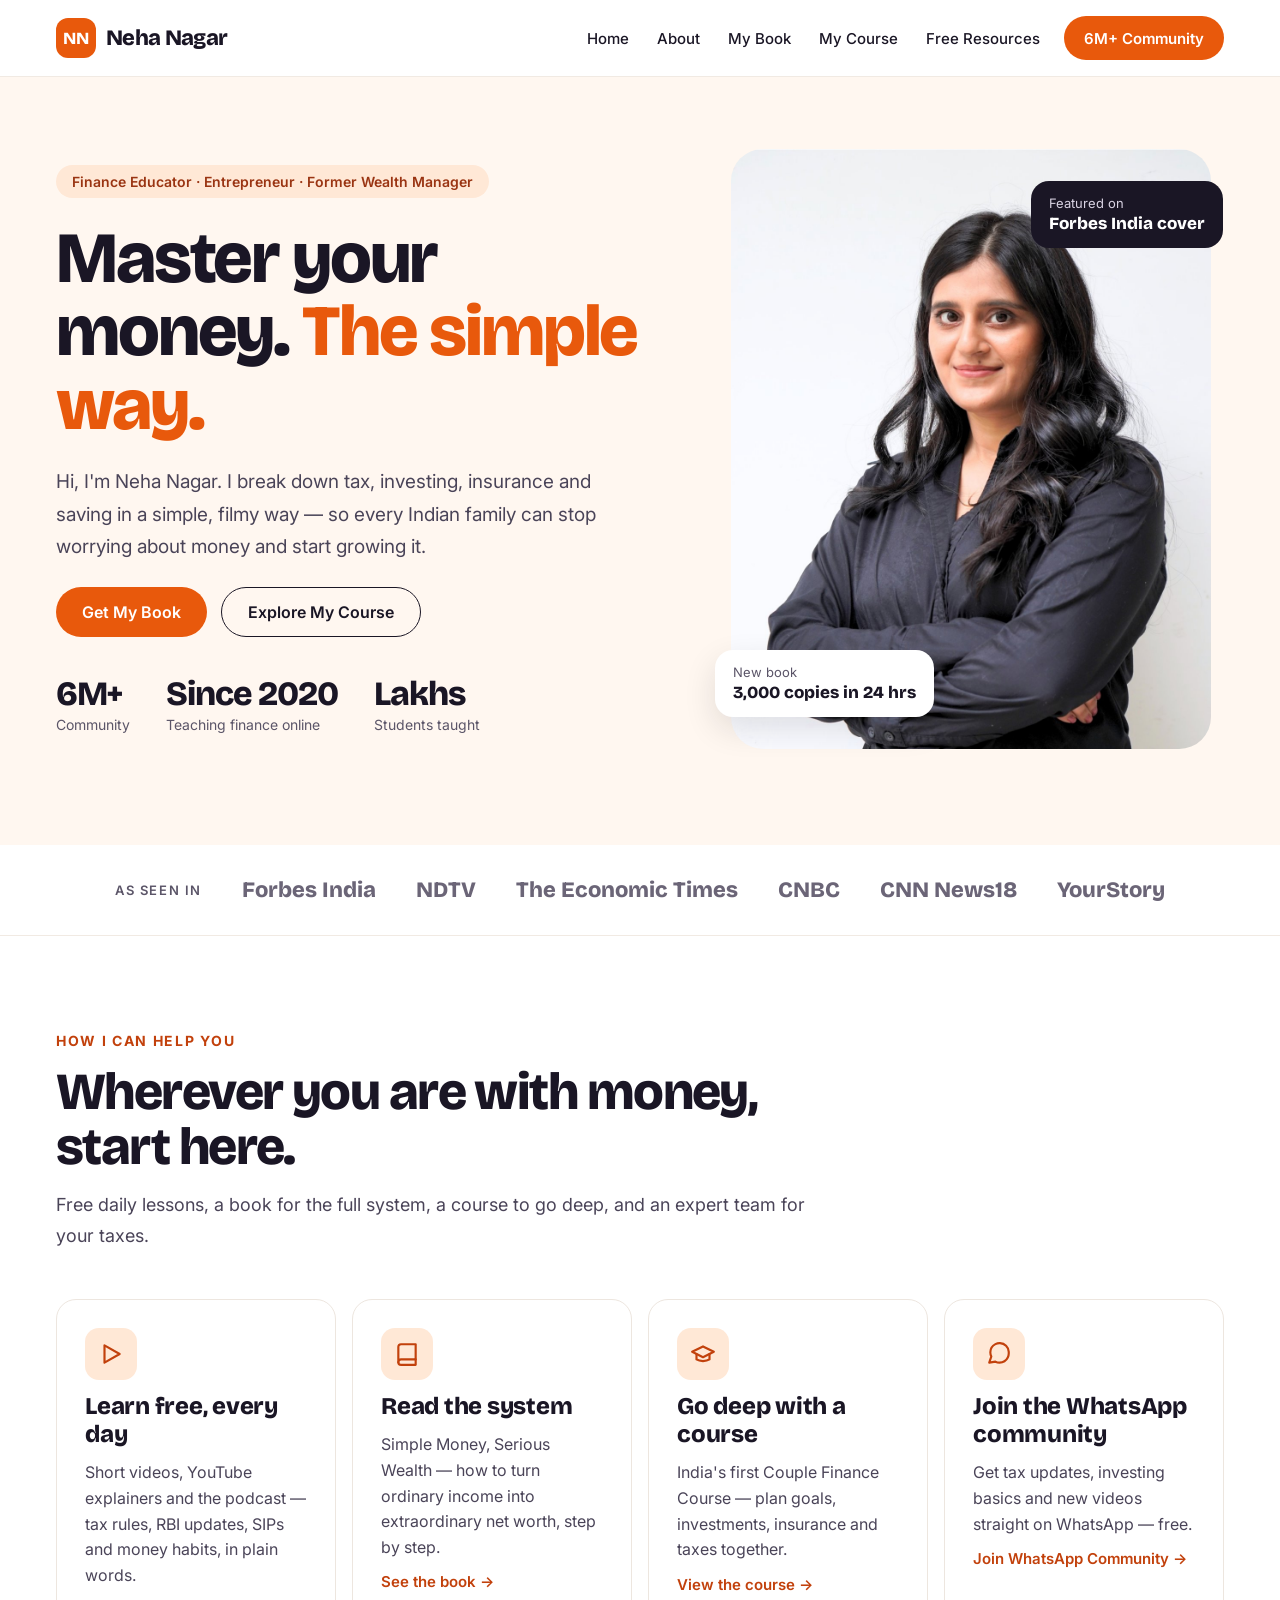
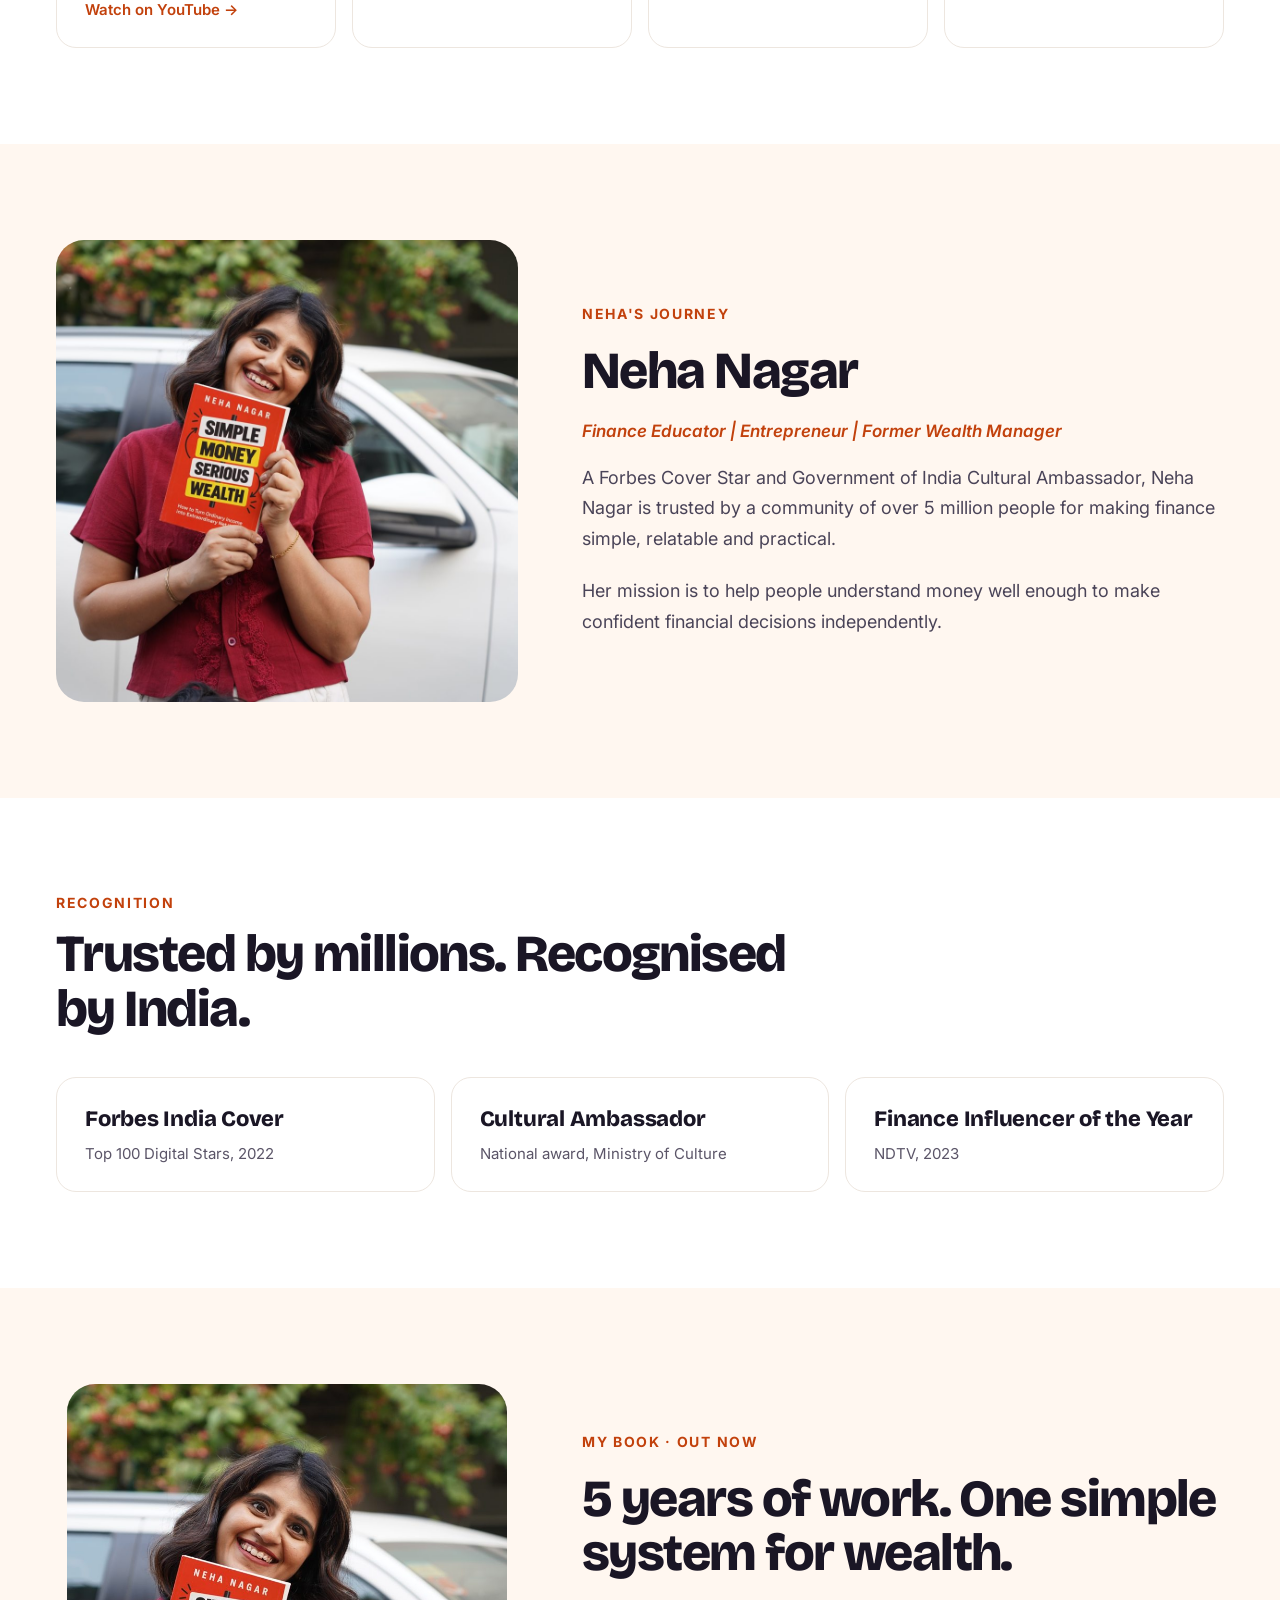
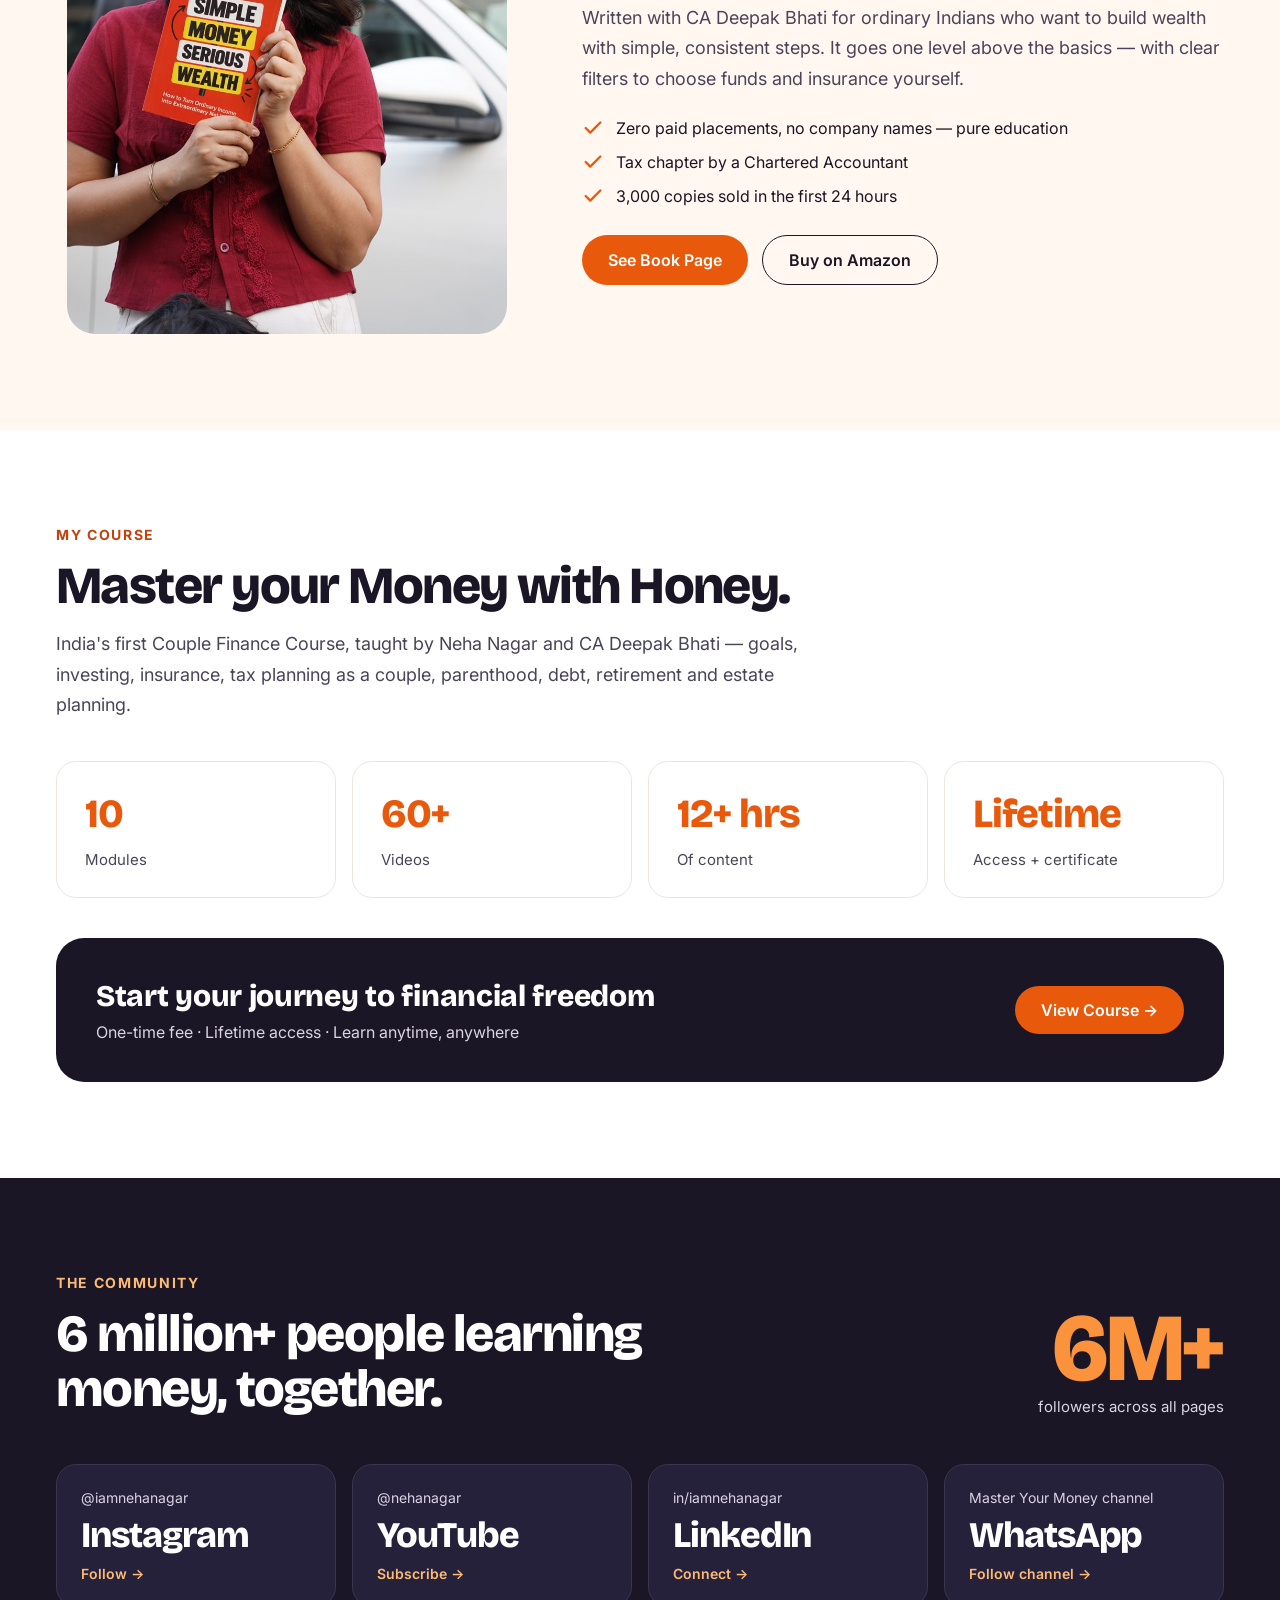
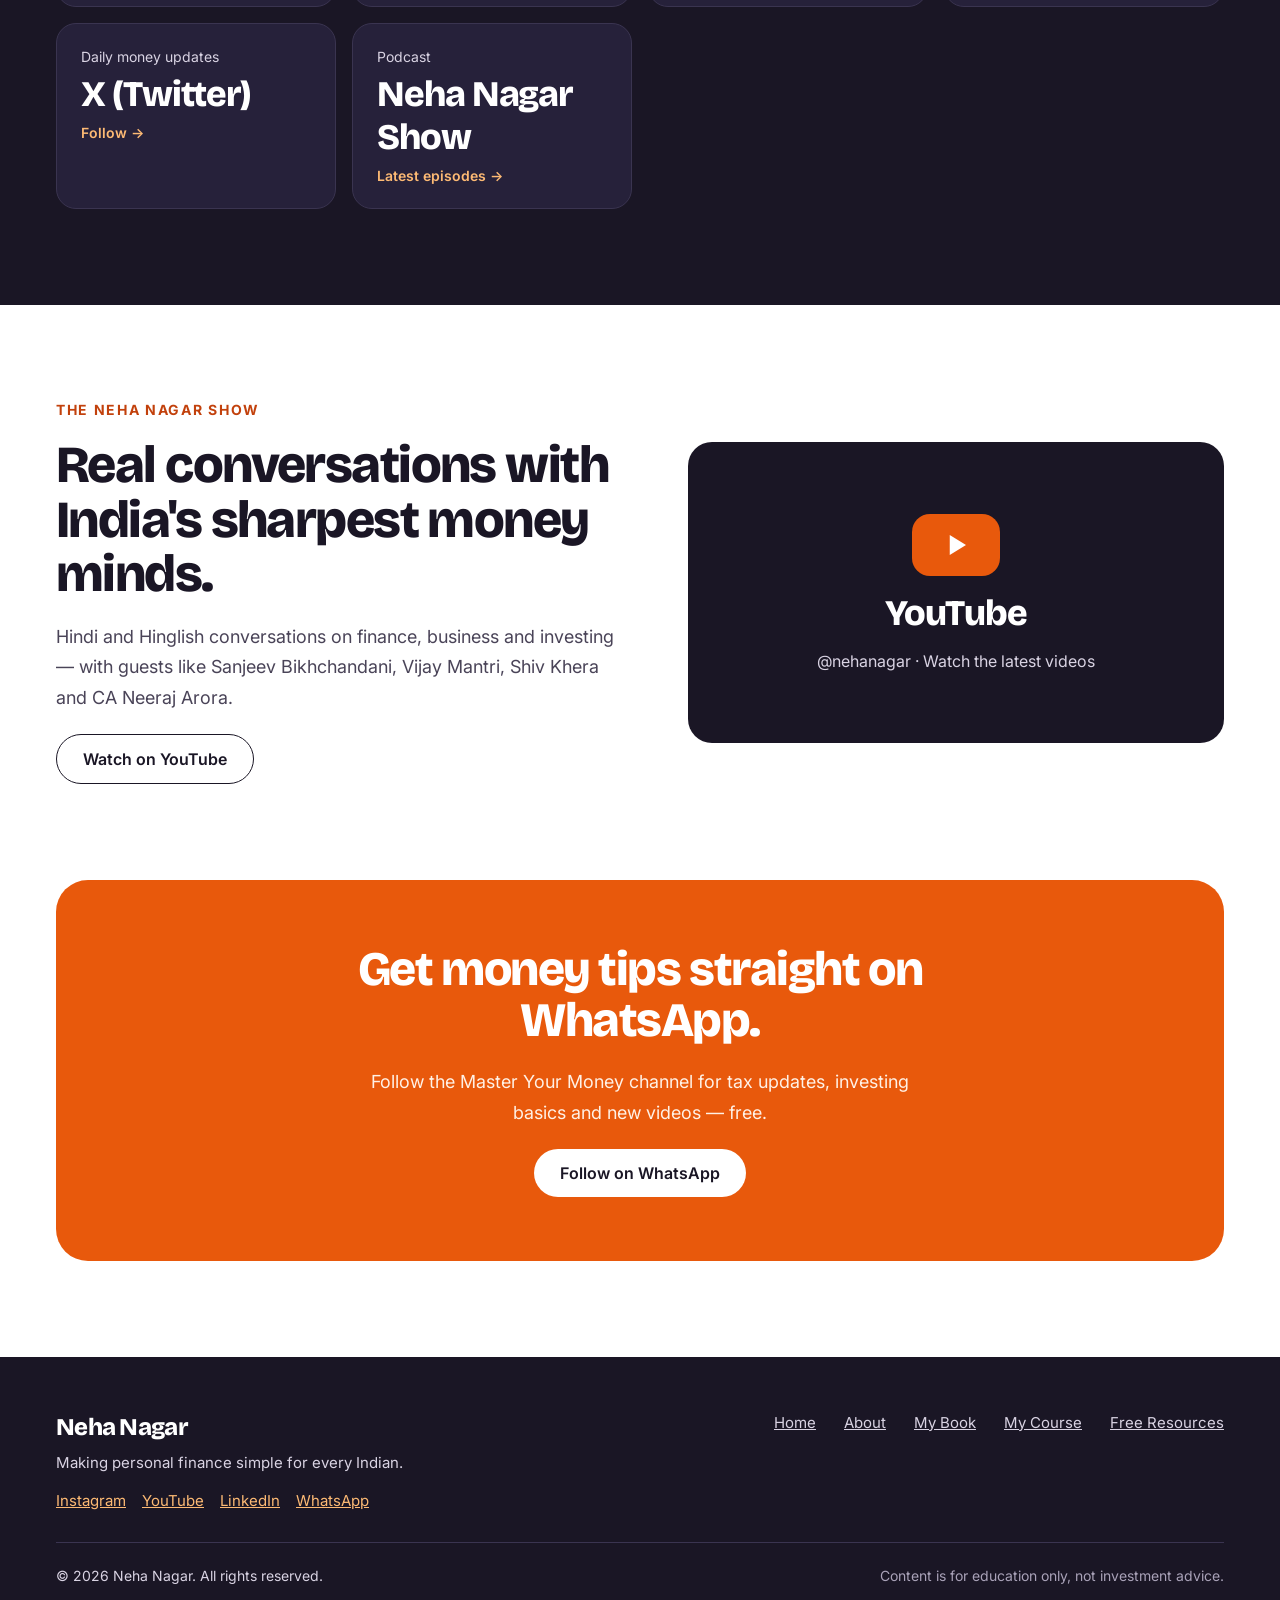
==== commit 85a0536d: "Swap taxes card for WhatsApp community card on /home Co-Authored-By: Claude Sonnet 5 <noreply@anthro" ====
--- a/home/index.html
+++ b/home/index.html
@@ -36,17 +36,17 @@
 
 <header class="px" style="background: #FFFFFF; border-bottom: 1px solid #F1EAE3; padding: 0 56px">
 <div class="wrap" style="min-height: 76px; display: flex; align-items: center; justify-content: space-between; gap: 16px; flex-wrap: wrap">
-<a href="index.html" style="display: flex; align-items: center; gap: 10px; text-decoration: none; color: #1A1625">
+<a href="index.html" target="_blank" rel="noopener" style="display: flex; align-items: center; gap: 10px; text-decoration: none; color: #1A1625">
 <span class="hd" style="width: 40px; height: 40px; border-radius: 12px; background: #E8590C; color: #FFFFFF; display: inline-flex; align-items: center; justify-content: center; font-size: 17px; letter-spacing: 0">NN</span>
 <span class="hd" style="font-size: 22px">Neha Nagar</span>
 </a>
 <nav aria-label="Main" style="display: flex; align-items: center; gap: 20px; flex-wrap: wrap">
-<a class="nl hide-m" href="index.html">Home</a>
-<a class="nl hide-m" href="#about">About</a>
-<a class="nl" href="https://book.nehanagar.com">My Book</a>
-<a class="nl" href="https://www.nehanagar.com/couplefinance">My Course</a>
-<a class="nl" href="https://www.youtube.com/@nehanagar">Free Resources</a>
-<a class="btn bp" href="#community" style="min-height: 44px; padding: 0 20px; font-size: 15px">6M+ Community</a>
+<a class="nl hide-m" href="index.html" target="_blank" rel="noopener">Home</a>
+<a class="nl hide-m" href="#about" target="_blank" rel="noopener">About</a>
+<a class="nl" href="https://book.nehanagar.com" target="_blank" rel="noopener">My Book</a>
+<a class="nl" href="https://www.nehanagar.com/couplefinance" target="_blank" rel="noopener">My Course</a>
+<a class="nl" href="https://www.youtube.com/@nehanagar" target="_blank" rel="noopener">Free Resources</a>
+<a class="btn bp" href="#community" target="_blank" rel="noopener" style="min-height: 44px; padding: 0 20px; font-size: 15px">6M+ Community</a>
 </nav>
 </div>
 </header>
@@ -58,8 +58,8 @@
 <h1 class="hd h1" style="font-size: 72px; line-height: 1.02">Master your money. <span style="color: #E8590C">The simple way.</span></h1>
 <p class="bd" style="font-size: 19px; max-width: 560px">Hi, I'm Neha Nagar. I break down tax, investing, insurance and saving in a simple, filmy way — so every Indian family can stop worrying about money and start growing it.</p>
 <div style="display: flex; gap: 14px; flex-wrap: wrap">
-<a class="btn bp" href="https://book.nehanagar.com">Get My Book</a>
-<a class="btn bg" href="https://www.nehanagar.com/couplefinance">Explore My Course</a>
+<a class="btn bp" href="https://book.nehanagar.com" target="_blank" rel="noopener">Get My Book</a>
+<a class="btn bg" href="https://www.nehanagar.com/couplefinance" target="_blank" rel="noopener">Explore My Course</a>
 </div>
 <div style="display: flex; gap: 36px; flex-wrap: wrap; padding-top: 12px">
 <div style="display: flex; flex-direction: column; gap: 2px"><span class="hd" style="font-size: 34px">6M+</span><span style="font-size: 14px; color: #5B5568">Community</span></div>
@@ -103,29 +103,29 @@
 <p class="bd">Free daily lessons, a book for the full system, a course to go deep, and an expert team for your taxes.</p>
 </div>
 <div style="display: grid; grid-template-columns: repeat(auto-fit, minmax(260px, 1fr)); gap: 16px">
-<a class="card" href="https://www.youtube.com/@nehanagar">
+<a class="card" href="https://www.youtube.com/@nehanagar" target="_blank" rel="noopener">
 <span class="ic"><svg aria-hidden="true" width="26" height="26" viewBox="0 0 24 24" fill="none" stroke="#C2410C" stroke-width="2" stroke-linecap="round" stroke-linejoin="round"><polygon points="6 4 20 12 6 20 6 4"/></svg></span>
 <span class="hd" style="font-size: 24px; letter-spacing: -0.01em">Learn free, every day</span>
 <span style="font-size: 16px; line-height: 1.6; color: #4A4458">Short videos, YouTube explainers and the podcast — tax rules, RBI updates, SIPs and money habits, in plain words.</span>
 <span style="font-size: 15px; font-weight: 600; color: #C2410C">Watch on YouTube →</span>
 </a>
-<a class="card" href="https://book.nehanagar.com">
+<a class="card" href="https://book.nehanagar.com" target="_blank" rel="noopener">
 <span class="ic"><svg aria-hidden="true" width="26" height="26" viewBox="0 0 24 24" fill="none" stroke="#C2410C" stroke-width="2" stroke-linecap="round" stroke-linejoin="round"><path d="M4 19.5A2.5 2.5 0 0 1 6.5 17H20V3H6.5A2.5 2.5 0 0 0 4 5.5z"/><path d="M4 19.5A2.5 2.5 0 0 0 6.5 22H20v-5"/></svg></span>
 <span class="hd" style="font-size: 24px; letter-spacing: -0.01em">Read the system</span>
 <span style="font-size: 16px; line-height: 1.6; color: #4A4458">Simple Money, Serious Wealth — how to turn ordinary income into extraordinary net worth, step by step.</span>
 <span style="font-size: 15px; font-weight: 600; color: #C2410C">See the book →</span>
 </a>
-<a class="card" href="https://www.nehanagar.com/couplefinance">
+<a class="card" href="https://www.nehanagar.com/couplefinance" target="_blank" rel="noopener">
 <span class="ic"><svg aria-hidden="true" width="26" height="26" viewBox="0 0 24 24" fill="none" stroke="#C2410C" stroke-width="2" stroke-linecap="round" stroke-linejoin="round"><path d="M22 10 12 5 2 10l10 5 10-5z"/><path d="M6 12v5c3 2 9 2 12 0v-5"/></svg></span>
 <span class="hd" style="font-size: 24px; letter-spacing: -0.01em">Go deep with a course</span>
 <span style="font-size: 16px; line-height: 1.6; color: #4A4458">India's first Couple Finance Course — plan goals, investments, insurance and taxes together.</span>
 <span style="font-size: 15px; font-weight: 600; color: #C2410C">View the course →</span>
 </a>
-<a class="card" href="https://taxationhelp.in">
-<span class="ic"><svg aria-hidden="true" width="26" height="26" viewBox="0 0 24 24" fill="none" stroke="#C2410C" stroke-width="2" stroke-linecap="round" stroke-linejoin="round"><path d="M14 2H6a2 2 0 0 0-2 2v16a2 2 0 0 0 2 2h12a2 2 0 0 0 2-2V8z"/><path d="M14 2v6h6M8 13h8M8 17h6"/></svg></span>
-<span class="hd" style="font-size: 24px; letter-spacing: -0.01em">Get your taxes sorted</span>
-<span style="font-size: 16px; line-height: 1.6; color: #4A4458">Through Taxation Help, her team helps with ITR filing, GST and company registration.</span>
-<span style="font-size: 15px; font-weight: 600; color: #C2410C">Taxation Help →</span>
+<a class="card" href="https://whatsapp.com/channel/0029Va26zl3ATRSmC9kVR03M" target="_blank" rel="noopener">
+<span class="ic"><svg aria-hidden="true" width="26" height="26" viewBox="0 0 24 24" fill="none" stroke="#C2410C" stroke-width="2" stroke-linecap="round" stroke-linejoin="round"><path d="M21 11.5a8.38 8.38 0 0 1-.9 3.8 8.5 8.5 0 0 1-7.6 4.7 8.38 8.38 0 0 1-3.8-.9L3 20l1.9-5.7a8.38 8.38 0 0 1-.9-3.8 8.5 8.5 0 0 1 4.7-7.6 8.38 8.38 0 0 1 3.8-.9h.5a8.48 8.48 0 0 1 8 8v.5z"/></svg></span>
+<span class="hd" style="font-size: 24px; letter-spacing: -0.01em">Join the WhatsApp community</span>
+<span style="font-size: 16px; line-height: 1.6; color: #4A4458">Get tax updates, investing basics and new videos straight on WhatsApp — free.</span>
+<span style="font-size: 15px; font-weight: 600; color: #C2410C">Join WhatsApp Community →</span>
 </a>
 </div>
 </div>
@@ -175,8 +175,8 @@
 <div style="display: flex; gap: 12px; align-items: center"><svg aria-hidden="true" width="22" height="22" viewBox="0 0 24 24" fill="none" stroke="#E8590C" stroke-width="2.5" stroke-linecap="round" stroke-linejoin="round"><path d="M20 6 9 17l-5-5"/></svg>3,000 copies sold in the first 24 hours</div>
 </div>
 <div style="display: flex; gap: 14px; flex-wrap: wrap; padding-top: 6px">
-<a class="btn bp" href="https://book.nehanagar.com">See Book Page</a>
-<a class="btn bg" href="https://www.amazon.in/dp/B0HNRXYTQC">Buy on Amazon</a>
+<a class="btn bp" href="https://book.nehanagar.com" target="_blank" rel="noopener">See Book Page</a>
+<a class="btn bg" href="https://www.amazon.in/dp/B0HNRXYTQC" target="_blank" rel="noopener">Buy on Amazon</a>
 </div>
 </div>
 </div>
@@ -200,7 +200,7 @@
 <span class="hd" style="font-size: 30px; color: #FFFFFF; letter-spacing: -0.01em">Start your journey to financial freedom</span>
 <span style="font-size: 16px; color: #D9D3E3">One-time fee · Lifetime access · Learn anytime, anywhere</span>
 </div>
-<a class="btn bp" href="https://www.nehanagar.com/couplefinance">View Course →</a>
+<a class="btn bp" href="https://www.nehanagar.com/couplefinance" target="_blank" rel="noopener">View Course →</a>
 </div>
 </div>
 </section>
@@ -218,12 +218,12 @@
 </div>
 </div>
 <div style="display: grid; grid-template-columns: repeat(auto-fill, minmax(260px, 1fr)); gap: 16px">
-<a class="dk" href="https://www.instagram.com/iamnehanagar/"><span style="font-size: 14px; color: #D9D3E3">@iamnehanagar</span><span class="hd" style="font-size: 36px">Instagram</span><span style="font-size: 14px; font-weight: 600; color: #FDBA74">Follow →</span></a>
-<a class="dk" href="https://www.youtube.com/@nehanagar"><span style="font-size: 14px; color: #D9D3E3">@nehanagar</span><span class="hd" style="font-size: 36px">YouTube</span><span style="font-size: 14px; font-weight: 600; color: #FDBA74">Subscribe →</span></a>
-<a class="dk" href="https://www.linkedin.com/in/iamnehanagar"><span style="font-size: 14px; color: #D9D3E3">in/iamnehanagar</span><span class="hd" style="font-size: 36px">LinkedIn</span><span style="font-size: 14px; font-weight: 600; color: #FDBA74">Connect →</span></a>
-<a class="dk" href="https://whatsapp.com/channel/0029Va26zl3ATRSmC9kVR03M"><span style="font-size: 14px; color: #D9D3E3">Master Your Money channel</span><span class="hd" style="font-size: 36px">WhatsApp</span><span style="font-size: 14px; font-weight: 600; color: #FDBA74">Follow channel →</span></a>
-<a class="dk" href="https://x.com/"><span style="font-size: 14px; color: #D9D3E3">Daily money updates</span><span class="hd" style="font-size: 36px">X (Twitter)</span><span style="font-size: 14px; font-weight: 600; color: #FDBA74">Follow →</span></a>
-<a class="dk" href="https://www.youtube.com/@nehanagar"><span style="font-size: 14px; color: #D9D3E3">Podcast</span><span class="hd" style="font-size: 36px">Neha Nagar Show</span><span style="font-size: 14px; font-weight: 600; color: #FDBA74">Latest episodes →</span></a>
+<a class="dk" href="https://www.instagram.com/iamnehanagar/" target="_blank" rel="noopener"><span style="font-size: 14px; color: #D9D3E3">@iamnehanagar</span><span class="hd" style="font-size: 36px">Instagram</span><span style="font-size: 14px; font-weight: 600; color: #FDBA74">Follow →</span></a>
+<a class="dk" href="https://www.youtube.com/@nehanagar" target="_blank" rel="noopener"><span style="font-size: 14px; color: #D9D3E3">@nehanagar</span><span class="hd" style="font-size: 36px">YouTube</span><span style="font-size: 14px; font-weight: 600; color: #FDBA74">Subscribe →</span></a>
+<a class="dk" href="https://www.linkedin.com/in/iamnehanagar" target="_blank" rel="noopener"><span style="font-size: 14px; color: #D9D3E3">in/iamnehanagar</span><span class="hd" style="font-size: 36px">LinkedIn</span><span style="font-size: 14px; font-weight: 600; color: #FDBA74">Connect →</span></a>
+<a class="dk" href="https://whatsapp.com/channel/0029Va26zl3ATRSmC9kVR03M" target="_blank" rel="noopener"><span style="font-size: 14px; color: #D9D3E3">Master Your Money channel</span><span class="hd" style="font-size: 36px">WhatsApp</span><span style="font-size: 14px; font-weight: 600; color: #FDBA74">Follow channel →</span></a>
+<a class="dk" href="https://x.com/" target="_blank" rel="noopener"><span style="font-size: 14px; color: #D9D3E3">Daily money updates</span><span class="hd" style="font-size: 36px">X (Twitter)</span><span style="font-size: 14px; font-weight: 600; color: #FDBA74">Follow →</span></a>
+<a class="dk" href="https://www.youtube.com/@nehanagar" target="_blank" rel="noopener"><span style="font-size: 14px; color: #D9D3E3">Podcast</span><span class="hd" style="font-size: 36px">Neha Nagar Show</span><span style="font-size: 14px; font-weight: 600; color: #FDBA74">Latest episodes →</span></a>
 </div>
 </div>
 </section>
@@ -234,10 +234,10 @@
 <span class="ey">The Neha Nagar Show</span>
 <h2 class="hd h2" style="font-size: 52px; line-height: 1.05">Real conversations with India's sharpest money minds.</h2>
 <p class="bd">Hindi and Hinglish conversations on finance, business and investing — with guests like Sanjeev Bikhchandani, Vijay Mantri, Shiv Khera and CA Neeraj Arora.</p>
-<div><a class="btn bg" href="https://www.youtube.com/@nehanagar">Watch on YouTube</a></div>
+<div><a class="btn bg" href="https://www.youtube.com/@nehanagar" target="_blank" rel="noopener">Watch on YouTube</a></div>
 </div>
 <div style="flex: 1 1 480px; min-width: 0">
-<a href="https://www.youtube.com/@nehanagar" style="width: 100%; aspect-ratio: 16 / 9; border-radius: 24px; background: #1A1625; display: flex; flex-direction: column; align-items: center; justify-content: center; gap: 16px; text-decoration: none; color: #FFFFFF; box-sizing: border-box; padding: 24px">
+<a href="https://www.youtube.com/@nehanagar" target="_blank" rel="noopener" style="width: 100%; aspect-ratio: 16 / 9; border-radius: 24px; background: #1A1625; display: flex; flex-direction: column; align-items: center; justify-content: center; gap: 16px; text-decoration: none; color: #FFFFFF; box-sizing: border-box; padding: 24px">
 <span style="width: 88px; height: 62px; border-radius: 18px; background: #E8590C; display: inline-flex; align-items: center; justify-content: center"><svg aria-hidden="true" width="30" height="30" viewBox="0 0 24 24" fill="#FFFFFF"><polygon points="7 4 20 12 7 20 7 4"/></svg></span>
 <span class="hd" style="font-size: 36px; color: #FFFFFF">YouTube</span>
 <span style="font-size: 16px; color: #D9D3E3">@nehanagar · Watch the latest videos</span>
@@ -250,7 +250,7 @@
 <div class="wrap" style="background: #E8590C; border-radius: 32px; padding: 64px 40px; display: flex; flex-direction: column; align-items: center; text-align: center; gap: 20px">
 <h2 class="hd h2" style="font-size: 48px; line-height: 1.08; color: #FFFFFF; max-width: 760px">Get money tips straight on WhatsApp.</h2>
 <p class="bd" style="color: #FFF1E6; max-width: 560px">Follow the Master Your Money channel for tax updates, investing basics and new videos — free.</p>
-<a class="btn bl" href="https://whatsapp.com/channel/0029Va26zl3ATRSmC9kVR03M">Follow on WhatsApp</a>
+<a class="btn bl" href="https://whatsapp.com/channel/0029Va26zl3ATRSmC9kVR03M" target="_blank" rel="noopener">Follow on WhatsApp</a>
 </div>
 </section>
 
@@ -261,18 +261,18 @@
 <span class="hd" style="font-size: 24px; color: #FFFFFF">Neha Nagar</span>
 <span style="font-size: 15px; line-height: 1.6">Making personal finance simple for every Indian.</span>
 <div style="display: flex; gap: 16px; flex-wrap: wrap; font-size: 15px; padding-top: 6px">
-<a href="https://www.instagram.com/iamnehanagar/" style="color: #FDBA74">Instagram</a>
-<a href="https://www.youtube.com/@nehanagar" style="color: #FDBA74">YouTube</a>
-<a href="https://www.linkedin.com/in/iamnehanagar" style="color: #FDBA74">LinkedIn</a>
-<a href="https://whatsapp.com/channel/0029Va26zl3ATRSmC9kVR03M" style="color: #FDBA74">WhatsApp</a>
+<a href="https://www.instagram.com/iamnehanagar/" target="_blank" rel="noopener" style="color: #FDBA74">Instagram</a>
+<a href="https://www.youtube.com/@nehanagar" target="_blank" rel="noopener" style="color: #FDBA74">YouTube</a>
+<a href="https://www.linkedin.com/in/iamnehanagar" target="_blank" rel="noopener" style="color: #FDBA74">LinkedIn</a>
+<a href="https://whatsapp.com/channel/0029Va26zl3ATRSmC9kVR03M" target="_blank" rel="noopener" style="color: #FDBA74">WhatsApp</a>
 </div>
 </div>
 <nav aria-label="Footer" style="display: flex; gap: 28px; flex-wrap: wrap; font-size: 15px">
-<a href="index.html" style="color: #D9D3E3">Home</a>
-<a href="#about" style="color: #D9D3E3">About</a>
-<a href="https://book.nehanagar.com" style="color: #D9D3E3">My Book</a>
-<a href="https://www.nehanagar.com/couplefinance" style="color: #D9D3E3">My Course</a>
-<a href="https://www.youtube.com/@nehanagar" style="color: #D9D3E3">Free Resources</a>
+<a href="index.html" target="_blank" rel="noopener" style="color: #D9D3E3">Home</a>
+<a href="#about" target="_blank" rel="noopener" style="color: #D9D3E3">About</a>
+<a href="https://book.nehanagar.com" target="_blank" rel="noopener" style="color: #D9D3E3">My Book</a>
+<a href="https://www.nehanagar.com/couplefinance" target="_blank" rel="noopener" style="color: #D9D3E3">My Course</a>
+<a href="https://www.youtube.com/@nehanagar" target="_blank" rel="noopener" style="color: #D9D3E3">Free Resources</a>
 </nav>
 </div>
 <div style="border-top: 1px solid #3A3450; padding-top: 24px; display: flex; flex-wrap: wrap; justify-content: space-between; gap: 16px; font-size: 14px">
